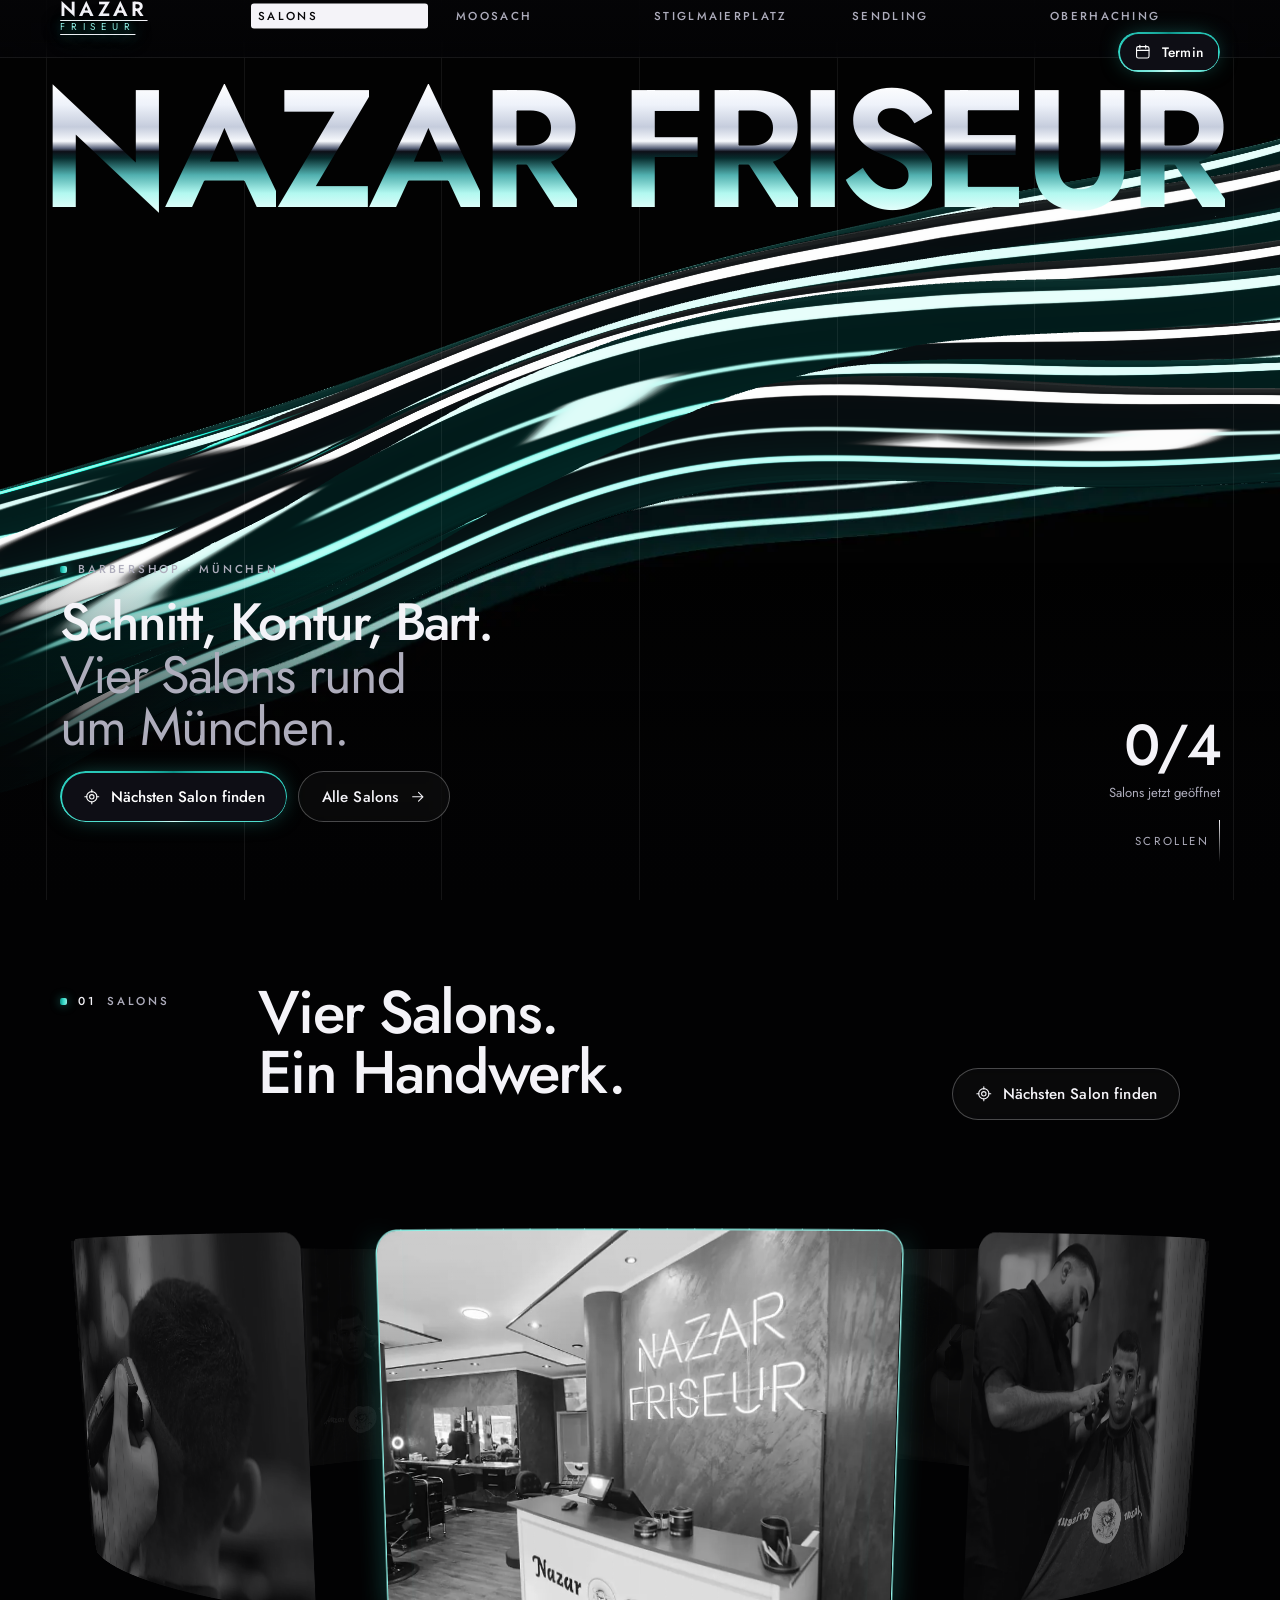
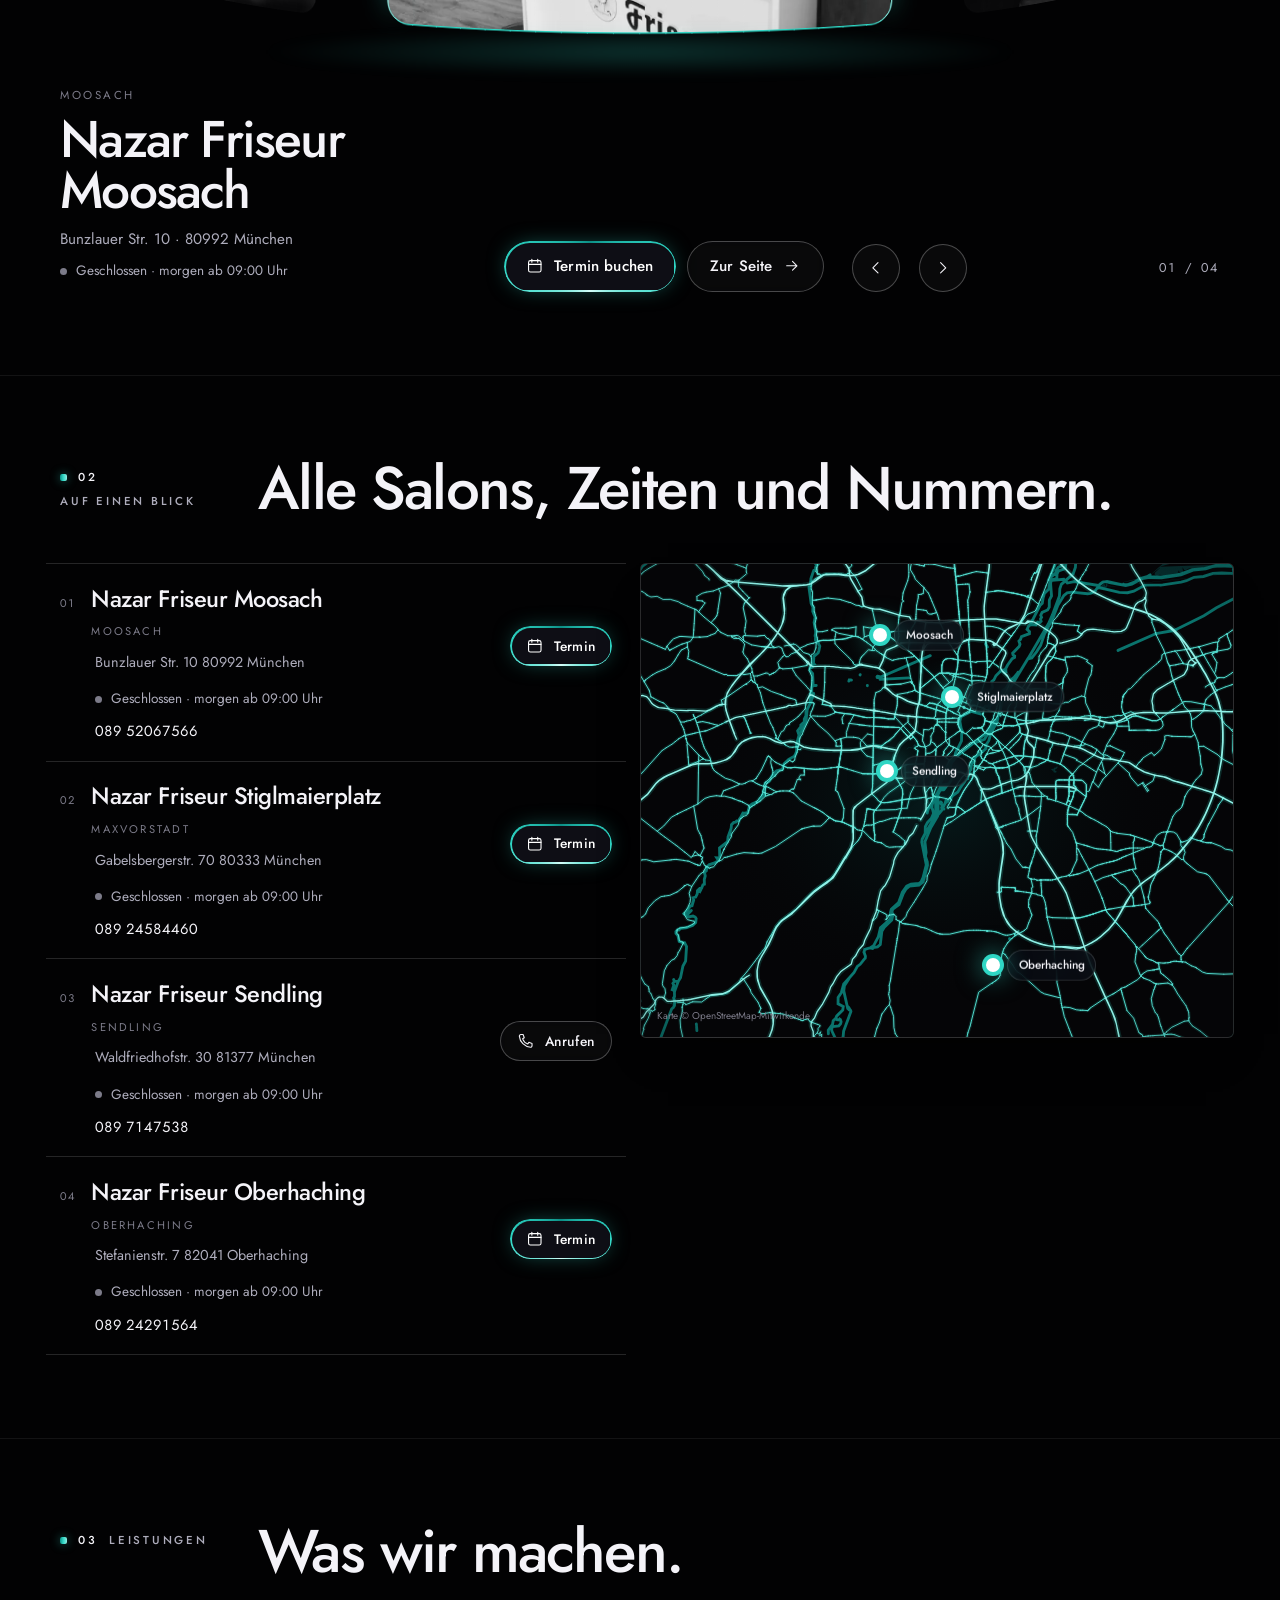
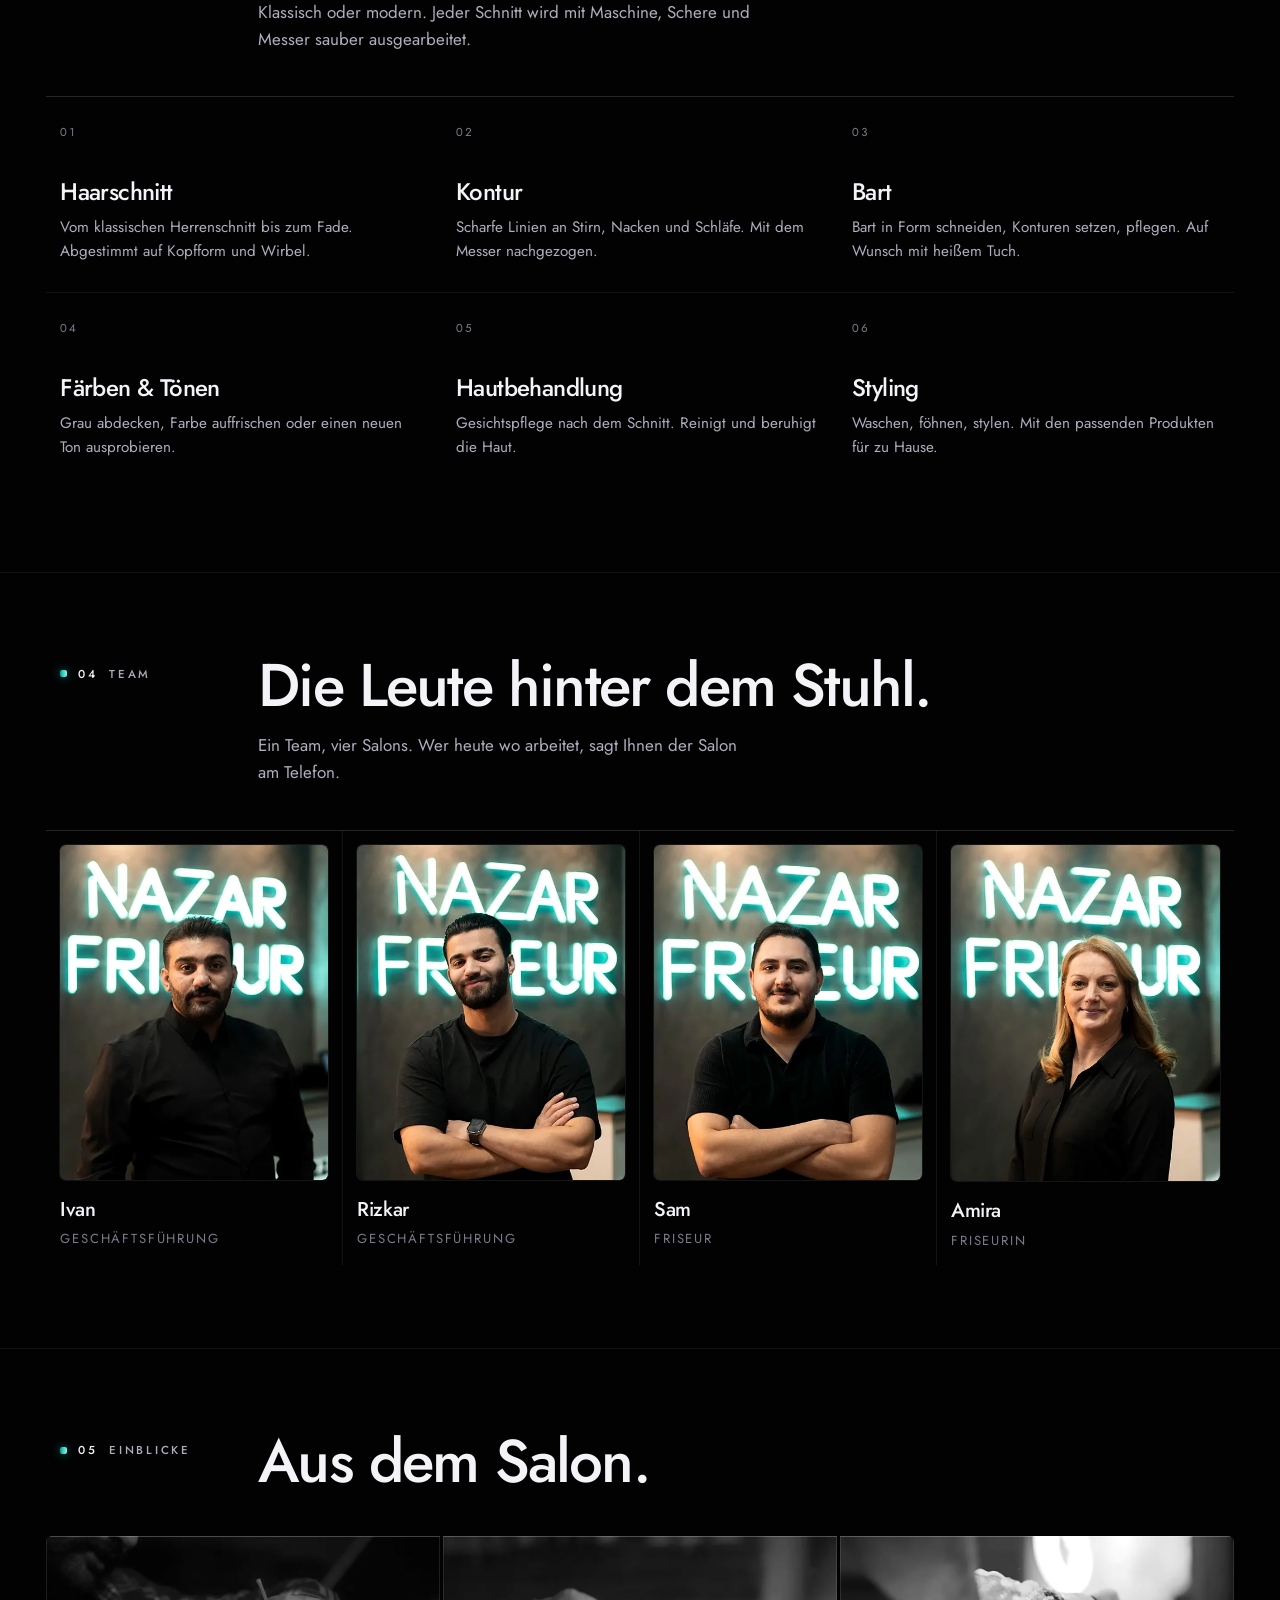
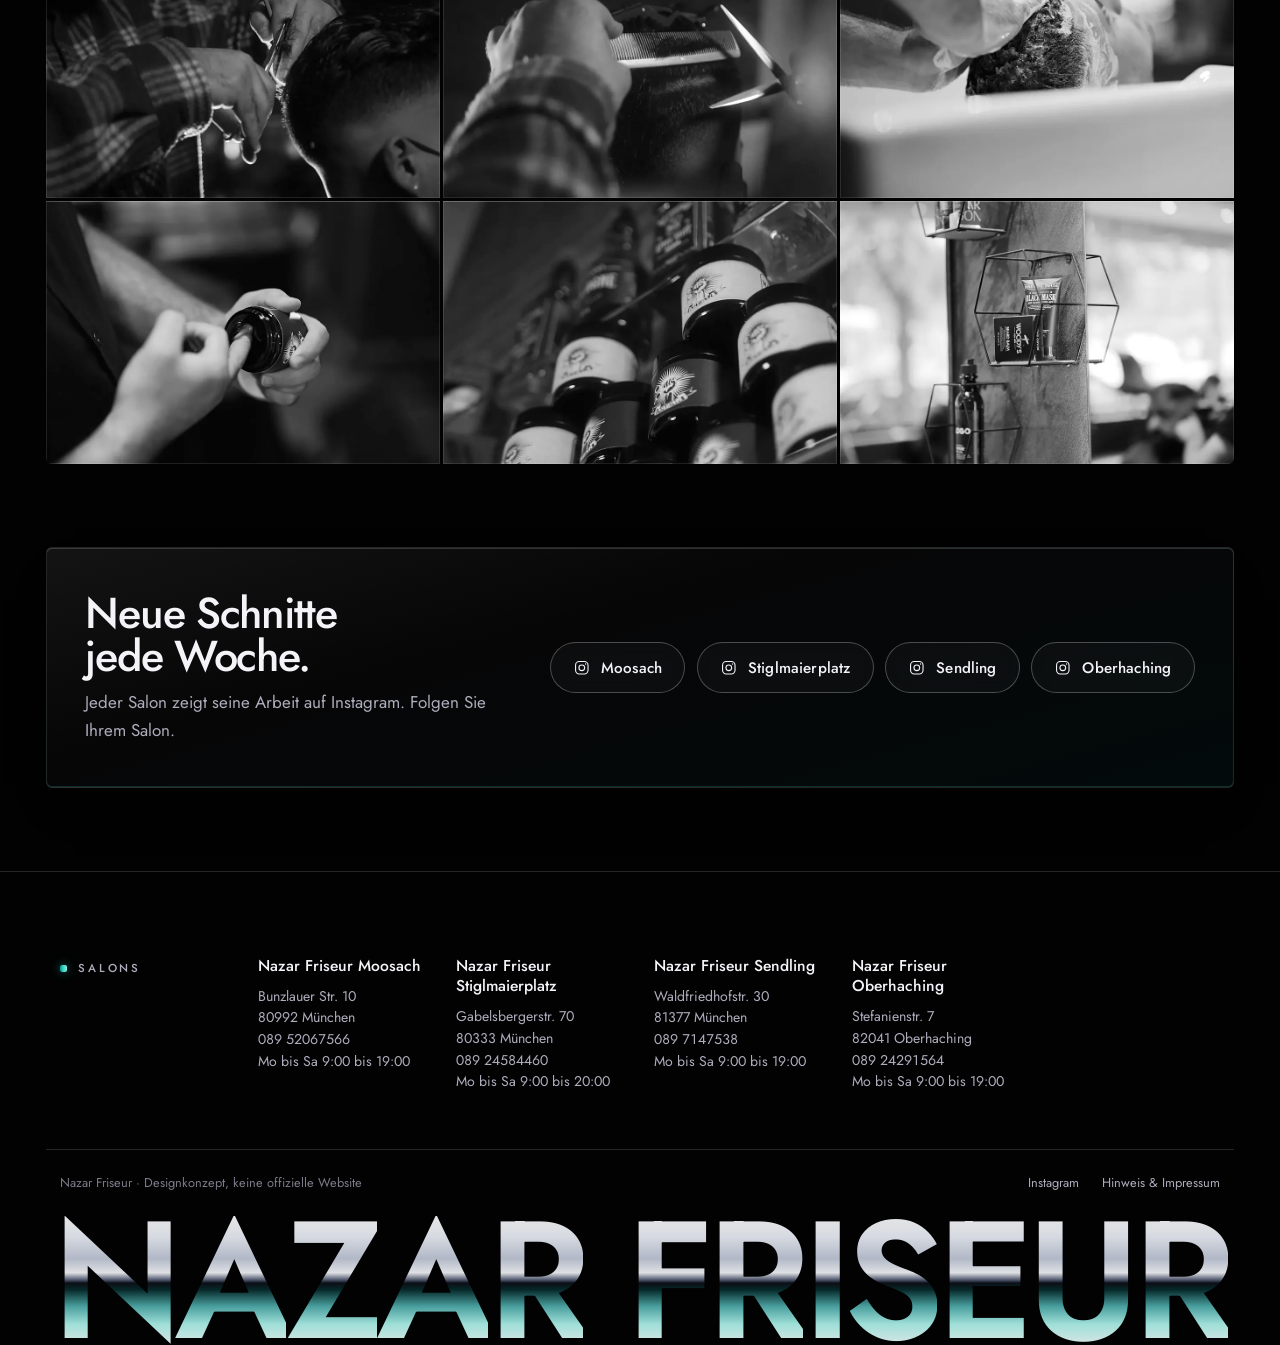
==== index.html @ a620aef6 "Designkonzept Nazar Friseur: vier Salons, Glasschrift, Stadtpläne Co-Authored-By: Claude Opus 5.5 <n" ====
<!doctype html>
<html lang="de" class="js-aus">
<head>
<meta charset="utf-8">
<meta name="viewport" content="width=device-width, initial-scale=1, viewport-fit=cover">
<script>(function(d){try{if(matchMedia('(prefers-reduced-motion: reduce)').matches)return;d.dataset.vorhang='zu';var k='kz-vorhang';if(sessionStorage.getItem(k))d.dataset.vorhangArt='kurz';sessionStorage.setItem(k,'1')}catch(e){}})(document.documentElement)</script>
<title>Nazar Friseur | Barbershop in Moosach, Maxvorstadt, Sendling und Oberhaching</title>
<meta name="description" content="Nazar Friseur: vier Barbershops in München und Oberhaching. Haarschnitt, Kontur, Bart und Farbe. Montag bis Samstag geöffnet, Termin online oder per Telefon.">
<meta name="robots" content="noindex, nofollow">
<meta name="theme-color" content="#020303">
<link rel="preload" href="assets/fonts/jost-latin-wght-normal.woff2" as="font" type="font/woff2" crossorigin>
<link rel="preload" as="image" href="assets/img/auftakt-poster.webp?v=3176f2b4" fetchpriority="high">
<link rel="stylesheet" href="assets/css/site.css?v=d6f933e6">
<script src="assets/js/site.js?v=7a826af0" defer></script>
<script type="module" src="assets/js/straehnen.js?v=4b938db3"></script>
</head>
<body>
<div class="vorhang" aria-hidden="true">
  <div class="vorhang-spalten"><i></i><i></i><i></i><i></i><i></i><i></i></div>
  <div class="vorhang-mitte"><span class="wortmarke"><b>NAZAR</b><i>FRISEUR</i></span><span class="vorhang-zahl">000</span></div>
</div>
<a class="sprung" href="#inhalt">Zum Inhalt springen</a>
<div class="raster" aria-hidden="true"></div>
<header class="kopf">
  <div class="huelle kopf-innen">
    <a class="marke" href="index.html" aria-label="Nazar Friseur, Startseite"><span class="wortmarke"><b>NAZAR</b><i>FRISEUR</i></span></a>
    <nav class="spalten" aria-label="Hauptnavigation"><a href="index.html#salons" aria-current="page">Salons</a><a href="moosach/">Moosach</a><a href="stiglmaierplatz/">Stiglmaierplatz</a><a href="sendling/">Sendling</a><a href="oberhaching/">Oberhaching</a></nav>
    <div class="kopf-termin"><a class="knopf knopf-klein" href="index.html#salons"><svg class="ico" viewBox="0 0 24 24" fill="none" stroke="currentColor" stroke-width="1.5" stroke-linecap="round" aria-hidden="true"><rect x="3.5" y="5" width="17" height="15.5" rx="2.5"/><path d="M3.5 10h17M8 3v4M16 3v4"/></svg><span>Termin</span></a></div>
    <button class="kopf-menue" type="button" popovertarget="menue" aria-label="Menü öffnen"><span></span></button>
  </div>
</header>
<div class="menue" id="menue" popover>
  <button class="menue-zu" type="button" popovertarget="menue" popovertargetaction="hide" aria-label="Menü schließen"><svg viewBox="0 0 24 24" fill="none" stroke="currentColor" stroke-width="1.5" stroke-linecap="round" aria-hidden="true"><path d="M6 6l12 12M18 6 6 18"/></svg></button>
  <nav aria-label="Menü"><ul><li><a href="index.html#salons" aria-current="page">Salons<small>01</small></a></li><li><a href="moosach/">Moosach<small>02</small></a></li><li><a href="stiglmaierplatz/">Stiglmaierplatz<small>03</small></a></li><li><a href="sendling/">Sendling<small>04</small></a></li><li><a href="oberhaching/">Oberhaching<small>05</small></a></li><li><a href="hinweis/">Hinweis<small>06</small></a></li></ul></nav>
  <div class="knoepfe"><a class="knopf" href="index.html#salons"><svg class="ico" viewBox="0 0 24 24" fill="none" stroke="currentColor" stroke-width="1.5" stroke-linecap="round" aria-hidden="true"><rect x="3.5" y="5" width="17" height="15.5" rx="2.5"/><path d="M3.5 10h17M8 3v4M16 3v4"/></svg><span>Termin buchen</span></a></div>
</div>
<main id="inhalt">
  <section class="auftakt" data-glas aria-labelledby="auftakt-titel">
    <img class="auftakt-poster" src="assets/img/auftakt-poster.webp?v=3176f2b4" alt="" aria-hidden="true" fetchpriority="high">
    <canvas class="auftakt-3d" aria-hidden="true"></canvas>
    <div class="huelle glas-raster" aria-hidden="true"><i></i><i></i><i></i><i></i><i></i></div>
    <div class="huelle auftakt-oben"><p class="riesen marke-text passend" aria-hidden="true"><span class="w"><span class="b chrom" style="--b:0">N</span><span class="b chrom" style="--b:1">a</span><span class="b chrom" style="--b:2">z</span><span class="b chrom" style="--b:3">a</span><span class="b chrom" style="--b:4">r</span></span> <span class="w"><span class="b chrom" style="--b:5">F</span><span class="b chrom" style="--b:6">r</span><span class="b chrom" style="--b:7">i</span><span class="b chrom" style="--b:8">s</span><span class="b chrom" style="--b:9">e</span><span class="b chrom" style="--b:10">u</span><span class="b chrom" style="--b:11">r</span></span></p></div>
    <div class="huelle auftakt-unten">
      <div class="auftakt-text">
        <p class="etikett">Barbershop · München</p>
        <h1 id="auftakt-titel">Schnitt, Kontur, Bart. <span>Vier Salons rund um München.</span></h1>
        <div class="knoepfe">
          <button class="knopf" type="button" data-finder><svg class="ico" viewBox="0 0 24 24" fill="none" stroke="currentColor" stroke-width="1.5" stroke-linecap="round" aria-hidden="true"><circle cx="12" cy="12" r="3"/><path d="M12 2.5v3M12 18.5v3M2.5 12h3M18.5 12h3"/><circle cx="12" cy="12" r="7"/></svg><span>Nächsten Salon finden</span></button>
          <a class="knopf-still" href="#salons"><span>Alle Salons</span><svg class="ico" viewBox="0 0 24 24" fill="none" stroke="currentColor" stroke-width="1.5" stroke-linecap="round" stroke-linejoin="round" aria-hidden="true"><path d="M5 12h14M13 6l6 6-6 6"/></svg></a>
        </div>
        <p class="finder-antwort" aria-live="polite"></p>
        
      </div>
      <div class="auftakt-staende" data-offen-zaehler><b>4</b><span>Salons jetzt geöffnet</span>
        <a class="runter" href="#salons">Scrollen<i aria-hidden="true"></i></a></div>
    </div>
  </section>

  <section class="ring-abschnitt" id="salons" data-ring aria-labelledby="ring-titel">
    <div class="huelle abschnitt-kopf" style="margin-bottom:0">
      <p class="etikett"><b>01</b> Salons</p>
      <h2 class="titel-m" id="ring-titel">Vier Salons. Ein Handwerk.</h2>
      <div class="kopf-seite ring-finder">
        <button class="knopf-still" type="button" data-finder><svg class="ico" viewBox="0 0 24 24" fill="none" stroke="currentColor" stroke-width="1.5" stroke-linecap="round" aria-hidden="true"><circle cx="12" cy="12" r="3"/><path d="M12 2.5v3M12 18.5v3M2.5 12h3M18.5 12h3"/><circle cx="12" cy="12" r="7"/></svg><span>Nächsten Salon finden</span></button>
        <p class="finder-antwort" aria-live="polite"></p>
      </div>
    </div>
    <div class="ring-buehne">
      <ul class="ring" aria-label="Unsere Salons. Ziehen, wischen oder Pfeiltasten">
      <li class="ring-karte" data-lat="48.1801706" data-lon="11.5074992" aria-roledescription="Folie" aria-label="1 von 4: Nazar Friseur Moosach">
        <a class="ring-bild" href="moosach/" aria-label="Nazar Friseur Moosach"><img src="assets/img/laden-900.webp?v=5d7d82ed" srcset="assets/img/laden-900.webp?v=5d7d82ed 900w, assets/img/laden-1440.webp?v=42f35d90 1440w" sizes="(max-width: 52rem) 74vw, 34vw" alt="Empfang und Arbeitsplätze, an der Wand der Schriftzug Nazar Friseur" loading="eager" decoding="async"></a>
        <div class="ring-info">
          <p class="ring-lage">Moosach</p>
          <h2><a href="moosach/">Nazar Friseur Moosach</a></h2>
          <address>Bunzlauer Str. 10 · 80992 München</address>
          <p class="stand" data-zeiten="{&quot;1&quot;:[[9,19]],&quot;2&quot;:[[9,19]],&quot;3&quot;:[[9,19]],&quot;4&quot;:[[9,19]],&quot;5&quot;:[[9,19]],&quot;6&quot;:[[9,19]],&quot;0&quot;:[]}">Mo bis Sa 9:00 bis 19:00</p>
          <div class="knoepfe"><a class="knopf" href="https://buchung.treatwell.de/ort/nazar-friseur-1/" rel="noopener"><svg class="ico" viewBox="0 0 24 24" fill="none" stroke="currentColor" stroke-width="1.5" stroke-linecap="round" aria-hidden="true"><rect x="3.5" y="5" width="17" height="15.5" rx="2.5"/><path d="M3.5 10h17M8 3v4M16 3v4"/></svg><span>Termin buchen</span></a><a class="knopf-still" href="moosach/" data-salon><span>Zur Seite</span><svg class="ico" viewBox="0 0 24 24" fill="none" stroke="currentColor" stroke-width="1.5" stroke-linecap="round" stroke-linejoin="round" aria-hidden="true"><path d="M5 12h14M13 6l6 6-6 6"/></svg></a></div>
        </div>
      </li><li class="ring-karte" data-lat="48.1500153" data-lon="11.5597931" aria-roledescription="Folie" aria-label="2 von 4: Nazar Friseur Stiglmaierplatz">
        <a class="ring-bild" href="stiglmaierplatz/" aria-label="Nazar Friseur Stiglmaierplatz"><img src="assets/img/schnitt-900.webp?v=5d697e0d" srcset="assets/img/schnitt-900.webp?v=5d697e0d 900w, assets/img/schnitt-1440.webp?v=6220086f 1440w" sizes="(max-width: 52rem) 74vw, 34vw" alt="Barbier schneidet einem Kunden die Haare" loading="eager" decoding="async"></a>
        <div class="ring-info">
          <p class="ring-lage">Maxvorstadt</p>
          <h2><a href="stiglmaierplatz/">Nazar Friseur Stiglmaierplatz</a></h2>
          <address>Gabelsbergerstr. 70 · 80333 München</address>
          <p class="stand" data-zeiten="{&quot;1&quot;:[[9,20]],&quot;2&quot;:[[9,20]],&quot;3&quot;:[[9,20]],&quot;4&quot;:[[9,20]],&quot;5&quot;:[[9,20]],&quot;6&quot;:[[9,20]],&quot;0&quot;:[]}">Mo bis Sa 9:00 bis 20:00</p>
          <div class="knoepfe"><a class="knopf" href="https://salonkee.de/salon/nazar-friseur-stiglmaierplatz" rel="noopener"><svg class="ico" viewBox="0 0 24 24" fill="none" stroke="currentColor" stroke-width="1.5" stroke-linecap="round" aria-hidden="true"><rect x="3.5" y="5" width="17" height="15.5" rx="2.5"/><path d="M3.5 10h17M8 3v4M16 3v4"/></svg><span>Termin buchen</span></a><a class="knopf-still" href="stiglmaierplatz/" data-salon><span>Zur Seite</span><svg class="ico" viewBox="0 0 24 24" fill="none" stroke="currentColor" stroke-width="1.5" stroke-linecap="round" stroke-linejoin="round" aria-hidden="true"><path d="M5 12h14M13 6l6 6-6 6"/></svg></a></div>
        </div>
      </li><li class="ring-karte" data-lat="48.113311" data-lon="11.5121781" aria-roledescription="Folie" aria-label="3 von 4: Nazar Friseur Sendling">
        <a class="ring-bild" href="sendling/" aria-label="Nazar Friseur Sendling"><img src="assets/img/lounge-900.webp?v=c36ba4b5" srcset="assets/img/lounge-900.webp?v=c36ba4b5 900w, assets/img/lounge-1440.webp?v=450e4fe2 1440w" sizes="(max-width: 52rem) 74vw, 34vw" alt="Waschplätze und Ledersofa im Salon" loading="eager" decoding="async"></a>
        <div class="ring-info">
          <p class="ring-lage">Sendling</p>
          <h2><a href="sendling/">Nazar Friseur Sendling</a></h2>
          <address>Waldfriedhofstr. 30 · 81377 München</address>
          <p class="stand" data-zeiten="{&quot;1&quot;:[[9,19]],&quot;2&quot;:[[9,19]],&quot;3&quot;:[[9,19]],&quot;4&quot;:[[9,19]],&quot;5&quot;:[[9,19]],&quot;6&quot;:[[9,19]],&quot;0&quot;:[]}">Mo bis Sa 9:00 bis 19:00</p>
          <div class="knoepfe"><a class="knopf" href="tel:+49897147538"><svg class="ico" viewBox="0 0 24 24" fill="none" stroke="currentColor" stroke-width="1.5" stroke-linejoin="round" aria-hidden="true"><path d="M5.2 3.5h3.1l1.6 4.3-2.2 1.5a11.5 11.5 0 0 0 7 7l1.5-2.2 4.3 1.6v3.1a2 2 0 0 1-2.1 2A16.6 16.6 0 0 1 3.2 5.6a2 2 0 0 1 2-2.1Z"/></svg><span>Anrufen</span></a><a class="knopf-still" href="sendling/" data-salon><span>Zur Seite</span><svg class="ico" viewBox="0 0 24 24" fill="none" stroke="currentColor" stroke-width="1.5" stroke-linecap="round" stroke-linejoin="round" aria-hidden="true"><path d="M5 12h14M13 6l6 6-6 6"/></svg></a></div>
        </div>
      </li><li class="ring-karte" data-lat="48.0179487" data-lon="11.5906365" aria-roledescription="Folie" aria-label="4 von 4: Nazar Friseur Oberhaching">
        <a class="ring-bild" href="oberhaching/" aria-label="Nazar Friseur Oberhaching"><img src="assets/img/kontur-900.webp?v=337860c6" srcset="assets/img/kontur-900.webp?v=337860c6 900w, assets/img/kontur-1440.webp?v=a50ee32e 1440w" sizes="(max-width: 52rem) 74vw, 34vw" alt="Konturschnitt mit der Haarschneidemaschine" loading="eager" decoding="async"></a>
        <div class="ring-info">
          <p class="ring-lage">Oberhaching</p>
          <h2><a href="oberhaching/">Nazar Friseur Oberhaching</a></h2>
          <address>Stefanienstr. 7 · 82041 Oberhaching</address>
          <p class="stand" data-zeiten="{&quot;1&quot;:[[9,19]],&quot;2&quot;:[[9,19]],&quot;3&quot;:[[9,19]],&quot;4&quot;:[[9,19]],&quot;5&quot;:[[9,19]],&quot;6&quot;:[[9,19]],&quot;0&quot;:[]}">Mo bis Sa 9:00 bis 19:00</p>
          <div class="knoepfe"><a class="knopf" href="https://salonkee.de/salon/nazar-friseur-oberhaching" rel="noopener"><svg class="ico" viewBox="0 0 24 24" fill="none" stroke="currentColor" stroke-width="1.5" stroke-linecap="round" aria-hidden="true"><rect x="3.5" y="5" width="17" height="15.5" rx="2.5"/><path d="M3.5 10h17M8 3v4M16 3v4"/></svg><span>Termin buchen</span></a><a class="knopf-still" href="oberhaching/" data-salon><span>Zur Seite</span><svg class="ico" viewBox="0 0 24 24" fill="none" stroke="currentColor" stroke-width="1.5" stroke-linecap="round" stroke-linejoin="round" aria-hidden="true"><path d="M5 12h14M13 6l6 6-6 6"/></svg></a></div>
        </div>
      </li>
      </ul>
      <span class="ring-schatten" aria-hidden="true"></span>
    </div>
    <div class="huelle ring-panel">
      <div class="ring-panel-info" aria-live="polite"></div>
      <div class="ring-steuer">
        <button class="ring-pfeil" type="button" data-ring-zurueck aria-label="Vorheriger Salon"><svg viewBox="0 0 24 24" fill="none" stroke="currentColor" stroke-width="1.5" stroke-linecap="round" stroke-linejoin="round" aria-hidden="true"><path d="M15 5l-7 7 7 7"/></svg></button>
        <button class="ring-pfeil" type="button" data-ring-vor aria-label="Nächster Salon"><svg viewBox="0 0 24 24" fill="none" stroke="currentColor" stroke-width="1.5" stroke-linecap="round" stroke-linejoin="round" aria-hidden="true"><path d="M9 5l7 7-7 7"/></svg></button>
        <span class="zaehler">01 / 04</span>
      </div>
    </div>
  </section>

  <section class="abschnitt " aria-labelledby="auf-einen-blick-titel">
    <div class="huelle">
      <div class="abschnitt-kopf">
        <p class="etikett"><b>02</b> Auf einen Blick</p>
        <h2 class="titel-m" id="auf-einen-blick-titel">Alle Salons, Zeiten und Nummern.</h2>
        
      </div>
      <div class="ue-raster"><ul class="uebersicht"><li><div class="ue-name"><span class="nr">01</span><div><a href="moosach/">Nazar Friseur Moosach</a><small>Moosach</small></div></div><p class="ue-adresse">Bunzlauer Str. 10<br> 80992 München</p><p class="ue-stand"><span class="stand" data-zeiten="{&quot;1&quot;:[[9,19]],&quot;2&quot;:[[9,19]],&quot;3&quot;:[[9,19]],&quot;4&quot;:[[9,19]],&quot;5&quot;:[[9,19]],&quot;6&quot;:[[9,19]],&quot;0&quot;:[]}">Mo bis Sa 9:00 bis 19:00</span></p><p class="ue-tel"><a href="tel:+498952067566">089 52067566</a></p><div class="ue-tun"><a class="knopf knopf-klein" href="https://buchung.treatwell.de/ort/nazar-friseur-1/" rel="noopener"><svg class="ico" viewBox="0 0 24 24" fill="none" stroke="currentColor" stroke-width="1.5" stroke-linecap="round" aria-hidden="true"><rect x="3.5" y="5" width="17" height="15.5" rx="2.5"/><path d="M3.5 10h17M8 3v4M16 3v4"/></svg><span>Termin</span></a></div></li><li><div class="ue-name"><span class="nr">02</span><div><a href="stiglmaierplatz/">Nazar Friseur Stiglmaierplatz</a><small>Maxvorstadt</small></div></div><p class="ue-adresse">Gabelsbergerstr. 70<br> 80333 München</p><p class="ue-stand"><span class="stand" data-zeiten="{&quot;1&quot;:[[9,20]],&quot;2&quot;:[[9,20]],&quot;3&quot;:[[9,20]],&quot;4&quot;:[[9,20]],&quot;5&quot;:[[9,20]],&quot;6&quot;:[[9,20]],&quot;0&quot;:[]}">Mo bis Sa 9:00 bis 20:00</span></p><p class="ue-tel"><a href="tel:+498924584460">089 24584460</a></p><div class="ue-tun"><a class="knopf knopf-klein" href="https://salonkee.de/salon/nazar-friseur-stiglmaierplatz" rel="noopener"><svg class="ico" viewBox="0 0 24 24" fill="none" stroke="currentColor" stroke-width="1.5" stroke-linecap="round" aria-hidden="true"><rect x="3.5" y="5" width="17" height="15.5" rx="2.5"/><path d="M3.5 10h17M8 3v4M16 3v4"/></svg><span>Termin</span></a></div></li><li><div class="ue-name"><span class="nr">03</span><div><a href="sendling/">Nazar Friseur Sendling</a><small>Sendling</small></div></div><p class="ue-adresse">Waldfriedhofstr. 30<br> 81377 München</p><p class="ue-stand"><span class="stand" data-zeiten="{&quot;1&quot;:[[9,19]],&quot;2&quot;:[[9,19]],&quot;3&quot;:[[9,19]],&quot;4&quot;:[[9,19]],&quot;5&quot;:[[9,19]],&quot;6&quot;:[[9,19]],&quot;0&quot;:[]}">Mo bis Sa 9:00 bis 19:00</span></p><p class="ue-tel"><a href="tel:+49897147538">089 7147538</a></p><div class="ue-tun"><a class="knopf-still knopf-klein" href="tel:+49897147538"><svg class="ico" viewBox="0 0 24 24" fill="none" stroke="currentColor" stroke-width="1.5" stroke-linejoin="round" aria-hidden="true"><path d="M5.2 3.5h3.1l1.6 4.3-2.2 1.5a11.5 11.5 0 0 0 7 7l1.5-2.2 4.3 1.6v3.1a2 2 0 0 1-2.1 2A16.6 16.6 0 0 1 3.2 5.6a2 2 0 0 1 2-2.1Z"/></svg><span>Anrufen</span></a></div></li><li><div class="ue-name"><span class="nr">04</span><div><a href="oberhaching/">Nazar Friseur Oberhaching</a><small>Oberhaching</small></div></div><p class="ue-adresse">Stefanienstr. 7<br> 82041 Oberhaching</p><p class="ue-stand"><span class="stand" data-zeiten="{&quot;1&quot;:[[9,19]],&quot;2&quot;:[[9,19]],&quot;3&quot;:[[9,19]],&quot;4&quot;:[[9,19]],&quot;5&quot;:[[9,19]],&quot;6&quot;:[[9,19]],&quot;0&quot;:[]}">Mo bis Sa 9:00 bis 19:00</span></p><p class="ue-tel"><a href="tel:+498924291564">089 24291564</a></p><div class="ue-tun"><a class="knopf knopf-klein" href="https://salonkee.de/salon/nazar-friseur-oberhaching" rel="noopener"><svg class="ico" viewBox="0 0 24 24" fill="none" stroke="currentColor" stroke-width="1.5" stroke-linecap="round" aria-hidden="true"><rect x="3.5" y="5" width="17" height="15.5" rx="2.5"/><path d="M3.5 10h17M8 3v4M16 3v4"/></svg><span>Termin</span></a></div></li></ul><div class="stadtplan stadtplan-gross">
        <img src="assets/karten/uebersicht.svg?v=88d2d9b0" alt="Stadtplan mit allen Salons von Nazar Friseur" loading="lazy" decoding="async">
        <a class="plan-punkt" href="moosach/" style="left:40.45%;top:15.08%"><span class="plan-nadel"><i></i></span><span class="plan-name">Moosach</span></a><a class="plan-punkt" href="stiglmaierplatz/" style="left:52.47%;top:28.07%"><span class="plan-nadel"><i></i></span><span class="plan-name">Stiglmaierplatz</span></a><a class="plan-punkt" href="sendling/" style="left:41.52%;top:43.87%"><span class="plan-nadel"><i></i></span><span class="plan-name">Sendling</span></a><a class="plan-punkt" href="oberhaching/" style="left:59.55%;top:84.87%"><span class="plan-nadel"><i></i></span><span class="plan-name">Oberhaching</span></a>
        <small class="plan-quelle">Karte © OpenStreetMap-Mitwirkende</small>
      </div></div>
    </div>
  </section>

  <section class="abschnitt " id="leistungen" aria-labelledby="leistungen-titel">
    <div class="huelle">
      <div class="abschnitt-kopf">
        <p class="etikett"><b>03</b> Leistungen</p>
        <h2 class="titel-m" id="leistungen-titel">Was wir machen.</h2>
        <p>Klassisch oder modern. Jeder Schnitt wird mit Maschine, Schere und Messer sauber ausgearbeitet.</p>
      </div>
      <ul class="haus-liste leistung-raster"><li><span class="nr">01</span><h3>Haarschnitt</h3><p>Vom klassischen Herrenschnitt bis zum Fade. Abgestimmt auf Kopfform und Wirbel.</p></li><li><span class="nr">02</span><h3>Kontur</h3><p>Scharfe Linien an Stirn, Nacken und Schläfe. Mit dem Messer nachgezogen.</p></li><li><span class="nr">03</span><h3>Bart</h3><p>Bart in Form schneiden, Konturen setzen, pflegen. Auf Wunsch mit heißem Tuch.</p></li><li><span class="nr">04</span><h3>Färben &amp; Tönen</h3><p>Grau abdecken, Farbe auffrischen oder einen neuen Ton ausprobieren.</p></li><li><span class="nr">05</span><h3>Hautbehandlung</h3><p>Gesichtspflege nach dem Schnitt. Reinigt und beruhigt die Haut.</p></li><li><span class="nr">06</span><h3>Styling</h3><p>Waschen, föhnen, stylen. Mit den passenden Produkten für zu Hause.</p></li></ul>
    </div>
  </section>

<section class="abschnitt " id="team" aria-labelledby="team-titel">
    <div class="huelle">
      <div class="abschnitt-kopf">
        <p class="etikett"><b>04</b> Team</p>
        <h2 class="titel-m" id="team-titel">Die Leute hinter dem Stuhl.</h2>
        <p>Ein Team, vier Salons. Wer heute wo arbeitet, sagt Ihnen der Salon am Telefon.</p>
      </div>
      <ul class="team"><li class="person"><figure><img src="assets/img/team-ivan-480.webp?v=5bc46c6b" srcset="assets/img/team-ivan-480.webp?v=5bc46c6b 480w, assets/img/team-ivan-800.webp?v=45d836e6 800w" sizes="(max-width: 40rem) 46vw, 22vw" alt="Ivan, Geschäftsführung" loading="lazy" decoding="async"><figcaption><b>Ivan</b><span>Geschäftsführung</span></figcaption></figure></li><li class="person"><figure><img src="assets/img/team-rizkar-480.webp?v=5fc6ebbb" srcset="assets/img/team-rizkar-480.webp?v=5fc6ebbb 480w, assets/img/team-rizkar-800.webp?v=3f9aa604 800w" sizes="(max-width: 40rem) 46vw, 22vw" alt="Rizkar, Geschäftsführung" loading="lazy" decoding="async"><figcaption><b>Rizkar</b><span>Geschäftsführung</span></figcaption></figure></li><li class="person"><figure><img src="assets/img/team-sam-480.webp?v=f1e72803" srcset="assets/img/team-sam-480.webp?v=f1e72803 480w, assets/img/team-sam-800.webp?v=b1e10e41 800w" sizes="(max-width: 40rem) 46vw, 22vw" alt="Sam, Friseur" loading="lazy" decoding="async"><figcaption><b>Sam</b><span>Friseur</span></figcaption></figure></li><li class="person"><figure><img src="assets/img/team-amira-480.webp?v=b84072de" srcset="assets/img/team-amira-480.webp?v=b84072de 480w, assets/img/team-amira-800.webp?v=efbe2ae4 800w" sizes="(max-width: 40rem) 46vw, 22vw" alt="Amira, Friseurin" loading="lazy" decoding="async"><figcaption><b>Amira</b><span>Friseurin</span></figcaption></figure></li></ul>
    </div>
  </section>
<section class="abschnitt " id="einblicke" aria-labelledby="einblicke-titel">
    <div class="huelle">
      <div class="abschnitt-kopf">
        <p class="etikett"><b>05</b> Einblicke</p>
        <h2 class="titel-m" id="einblicke-titel">Aus dem Salon.</h2>
        
      </div>
      <div class="galerie" data-anzahl="6"><button type="button" data-gross="assets/img/g-schere-1600.webp" aria-label="Schnitt mit Schere und Kamm, groß anzeigen"><img src="assets/img/g-schere-900.webp?v=5442e6a8" srcset="assets/img/g-schere-900.webp?v=5442e6a8 900w, assets/img/g-schere-1600.webp?v=ac11e434 1600w" sizes="(max-width: 40rem) 92vw, 33vw" alt="Schnitt mit Schere und Kamm" loading="lazy" decoding="async"></button><button type="button" data-gross="assets/img/g-maschine-1600.webp" aria-label="Konturschnitt mit der Maschine, groß anzeigen"><img src="assets/img/g-maschine-900.webp?v=94b28ac3" srcset="assets/img/g-maschine-900.webp?v=94b28ac3 900w, assets/img/g-maschine-1600.webp?v=8072b759 1600w" sizes="(max-width: 40rem) 92vw, 33vw" alt="Konturschnitt mit der Maschine" loading="lazy" decoding="async"></button><button type="button" data-gross="assets/img/g-waschen-1600.webp" aria-label="Haarwäsche am Waschbecken, groß anzeigen"><img src="assets/img/g-waschen-900.webp?v=b5bb62fb" srcset="assets/img/g-waschen-900.webp?v=b5bb62fb 900w, assets/img/g-waschen-1600.webp?v=3bb3e812 1600w" sizes="(max-width: 40rem) 92vw, 33vw" alt="Haarwäsche am Waschbecken" loading="lazy" decoding="async"></button><button type="button" data-gross="assets/img/g-wachs-1600.webp" aria-label="Stylingprodukt in der Hand, groß anzeigen"><img src="assets/img/g-wachs-900.webp?v=4d73c656" srcset="assets/img/g-wachs-900.webp?v=4d73c656 900w, assets/img/g-wachs-1600.webp?v=0f7474bb 1600w" sizes="(max-width: 40rem) 92vw, 33vw" alt="Stylingprodukt in der Hand" loading="lazy" decoding="async"></button><button type="button" data-gross="assets/img/g-produkte-1600.webp" aria-label="Pflegeprodukte im Regal, groß anzeigen"><img src="assets/img/g-produkte-900.webp?v=b94196b9" srcset="assets/img/g-produkte-900.webp?v=b94196b9 900w, assets/img/g-produkte-1600.webp?v=1e95c276 1600w" sizes="(max-width: 40rem) 92vw, 33vw" alt="Pflegeprodukte im Regal" loading="lazy" decoding="async"></button><button type="button" data-gross="assets/img/g-regal-1600.webp" aria-label="Regal mit Produkten im Salon, groß anzeigen"><img src="assets/img/g-regal-900.webp?v=4253ae5d" srcset="assets/img/g-regal-900.webp?v=4253ae5d 900w, assets/img/g-regal-1600.webp?v=169000b7 1600w" sizes="(max-width: 40rem) 92vw, 33vw" alt="Regal mit Produkten im Salon" loading="lazy" decoding="async"></button></div>
    </div>
  </section>
<section class="abschnitt anschluss" aria-labelledby="social-titel">
    <div class="huelle"><div class="ruf"><div><h2 id="social-titel">Neue Schnitte jede Woche.</h2><p>Jeder Salon zeigt seine Arbeit auf Instagram. Folgen Sie Ihrem Salon.</p></div><div class="knoepfe"><a class="knopf-still" href="https://www.instagram.com/nazar_friseur_moosach/" rel="noopener"><svg class="ico" viewBox="0 0 24 24" fill="none" stroke="currentColor" stroke-width="1.5" aria-hidden="true"><rect x="3.5" y="3.5" width="17" height="17" rx="5"/><circle cx="12" cy="12" r="3.9"/><circle cx="17.2" cy="6.8" r=".9" fill="currentColor" stroke="none"/></svg><span>Moosach</span></a><a class="knopf-still" href="https://www.instagram.com/nazar_friseur_stiglmaierplatz/" rel="noopener"><svg class="ico" viewBox="0 0 24 24" fill="none" stroke="currentColor" stroke-width="1.5" aria-hidden="true"><rect x="3.5" y="3.5" width="17" height="17" rx="5"/><circle cx="12" cy="12" r="3.9"/><circle cx="17.2" cy="6.8" r=".9" fill="currentColor" stroke="none"/></svg><span>Stiglmaierplatz</span></a><a class="knopf-still" href="https://www.instagram.com/nazar_friseur_sendling1/" rel="noopener"><svg class="ico" viewBox="0 0 24 24" fill="none" stroke="currentColor" stroke-width="1.5" aria-hidden="true"><rect x="3.5" y="3.5" width="17" height="17" rx="5"/><circle cx="12" cy="12" r="3.9"/><circle cx="17.2" cy="6.8" r=".9" fill="currentColor" stroke="none"/></svg><span>Sendling</span></a><a class="knopf-still" href="https://www.instagram.com/nazar.friseur.oberhaching/" rel="noopener"><svg class="ico" viewBox="0 0 24 24" fill="none" stroke="currentColor" stroke-width="1.5" aria-hidden="true"><rect x="3.5" y="3.5" width="17" height="17" rx="5"/><circle cx="12" cy="12" r="3.9"/><circle cx="17.2" cy="6.8" r=".9" fill="currentColor" stroke="none"/></svg><span>Oberhaching</span></a></div></div></div>
  </section>
</main>
<dialog class="gross" id="gross" aria-label="Bild groß">
  <figure style="margin:0"><figcaption></figcaption></figure>
  <button class="gross-zu" type="button" aria-label="Schließen"><svg viewBox="0 0 24 24" fill="none" stroke="currentColor" stroke-width="1.5" stroke-linecap="round" aria-hidden="true"><path d="M6 6l12 12M18 6 6 18"/></svg></button>
  <button class="gross-knopf gross-zurueck" type="button" aria-label="Vorheriges Bild"><svg viewBox="0 0 24 24" fill="none" stroke="currentColor" stroke-width="1.5" stroke-linecap="round" stroke-linejoin="round" aria-hidden="true"><path d="M15 5l-7 7 7 7"/></svg></button>
  <button class="gross-knopf gross-vor" type="button" aria-label="Nächstes Bild"><svg viewBox="0 0 24 24" fill="none" stroke="currentColor" stroke-width="1.5" stroke-linecap="round" stroke-linejoin="round" aria-hidden="true"><path d="M9 5l7 7-7 7"/></svg></button>
</dialog>
<footer class="fuss">
  <div class="huelle">
    <ul class="fuss-orte"><li class="fuss-etikett"><span class="etikett">Salons</span></li><li><h3><a href="moosach/">Nazar Friseur Moosach</a></h3><address>Bunzlauer Str. 10<br>80992 München</address>
<p><a class="tel" href="tel:+498952067566">089 52067566</a><br>Mo bis Sa 9:00 bis 19:00</p></li><li><h3><a href="stiglmaierplatz/">Nazar Friseur Stiglmaierplatz</a></h3><address>Gabelsbergerstr. 70<br>80333 München</address>
<p><a class="tel" href="tel:+498924584460">089 24584460</a><br>Mo bis Sa 9:00 bis 20:00</p></li><li><h3><a href="sendling/">Nazar Friseur Sendling</a></h3><address>Waldfriedhofstr. 30<br>81377 München</address>
<p><a class="tel" href="tel:+49897147538">089 7147538</a><br>Mo bis Sa 9:00 bis 19:00</p></li><li><h3><a href="oberhaching/">Nazar Friseur Oberhaching</a></h3><address>Stefanienstr. 7<br>82041 Oberhaching</address>
<p><a class="tel" href="tel:+498924291564">089 24291564</a><br>Mo bis Sa 9:00 bis 19:00</p></li></ul>
    <div class="fuss-unten">
      <span>Nazar Friseur · Designkonzept, keine offizielle Website</span>
      <ul><li><a href="https://www.instagram.com/nazar_friseur_moosach/" rel="noopener">Instagram</a></li><li><a href="hinweis/">Hinweis &amp; Impressum</a></li></ul>
    </div>
    <p class="riesen marke-text passend" aria-hidden="true"><span class="w"><span class="b chrom" style="--b:0">N</span><span class="b chrom" style="--b:1">a</span><span class="b chrom" style="--b:2">z</span><span class="b chrom" style="--b:3">a</span><span class="b chrom" style="--b:4">r</span></span> <span class="w"><span class="b chrom" style="--b:5">F</span><span class="b chrom" style="--b:6">r</span><span class="b chrom" style="--b:7">i</span><span class="b chrom" style="--b:8">s</span><span class="b chrom" style="--b:9">e</span><span class="b chrom" style="--b:10">u</span><span class="b chrom" style="--b:11">r</span></span></p>
  </div>
</footer>
</body>
</html>
---- assets/css/site.css ----
/* Nazar Friseur — gemeinsames Stylesheet aller Standorte
   Sprache: Schwarz, Chrom und Neon, Raster aus feinen Linien. */

@font-face {
  font-family: 'Jost';
  src: url('../fonts/jost-latin-wght-normal.woff2') format('woff2-variations');
  font-weight: 300 700; font-style: normal; font-display: swap;
  unicode-range: U+0000-00FF, U+0131, U+0152-0153, U+02BB-02BC, U+02C6, U+02DA, U+02DC, U+0304, U+0308, U+0329, U+2000-206F, U+20AC, U+2122, U+2191, U+2193, U+2212, U+2215, U+FEFF, U+FFFD;
}
@font-face {
  font-family: 'Jost';
  src: url('../fonts/jost-latin-ext-wght-normal.woff2') format('woff2-variations');
  font-weight: 300 700; font-style: normal; font-display: swap;
  unicode-range: U+0100-02BA, U+02BD-02C5, U+02C7-02CC, U+02CE-02D7, U+02DD-02FF, U+0304, U+0308, U+0329, U+1D00-1DBF, U+1E00-1E9F, U+1EF2-1EFF, U+2020, U+20A0-20AB, U+20AD-20C0, U+2113, U+2C60-2C7F, U+A720-A7FF;
}

@property --winkel { syntax: '<angle>'; inherits: false; initial-value: 0deg; }

:root {
  --grund: #020203;
  --grund-2: #0c0c11;
  --grund-3: #14141b;
  --glas: rgb(20 20 28 / .62);
  --text: #f4f3f8;
  --text-2: #aeadbc;
  --text-3: #7c7b89;
  --linie: rgb(255 255 255 / .07);
  --linie-2: rgb(255 255 255 / .14);
  --linie-3: rgb(255 255 255 / .26);

  /* Neon: Blau aus dem Leuchtschild, Violett und Pink als Spiegelung */
  --blau: #2fd6c4;          /* Leuchtschild, gemessen und aufgehellt */
  --blau-hell: #8ff0e6;
  --blau-eis: #d6fffa;
  --blau-tief: #0c8f86;
  --neon: linear-gradient(90deg, var(--blau-tief), var(--blau) 45%, var(--blau-hell));
  --neon-schein: rgb(47 214 196 / .5);
  --offen: #7ef0b0;

  /* Chrom für große Schrift */
  --chrom: linear-gradient(180deg, #ffffff 0%, #eef2fa 16%, #c5ccdc 33%, #f7f9fd 44%, #59627a 49.5%, #0d1018 52%, #072c2d 57%, #51b0af 70%, #b2f8f0 84%, #effffd 100%);
  --chrom-glanz: linear-gradient(100deg, transparent 42%, rgb(255 255 255 / .95) 50%, transparent 58%);

  --schrift: 'Jost', system-ui, -apple-system, 'Segoe UI', Roboto, sans-serif;
  --rand: clamp(16px, 3.6vw, 48px);
  --innen: clamp(12px, 1.1vw, 16px);     /* Abstand der Schrift zur Rasterlinie */
  --luft: clamp(3.5rem, 6.5vw, 6rem);     /* oben und unten in jedem Abschnitt */
  --kopf-luft: clamp(1.8rem, 3.4vw, 3rem); /* zwischen Abschnittskopf und Inhalt */
  --breite: 1360px;
  --kopf: 58px;
  --rund: 22px;

  --kurve: cubic-bezier(.22, .61, .36, 1);
  --kurve-weich: cubic-bezier(.16, 1, .3, 1);
  --t1: .3s; --t2: .5s; --t3: .9s;

  color-scheme: dark;
}


*, *::before, *::after { box-sizing: border-box; }
[hidden] { display: none !important; }

html {
  -webkit-text-size-adjust: 100%; text-size-adjust: 100%;
  scroll-padding-top: calc(var(--kopf) + 16px);
  scrollbar-color: #3a3a48 var(--grund);
  background: var(--grund);
}
@media (prefers-reduced-motion: no-preference) { html { scroll-behavior: smooth; } }

body {
  margin: 0; min-height: 100svh;
  background: var(--grund); color: var(--text);
  font: 400 1.0625rem/1.6 var(--schrift);
  -webkit-font-smoothing: antialiased; -moz-osx-font-smoothing: grayscale;
  overflow-x: clip;
}
img { display: block; max-width: 100%; height: auto; }
a { color: inherit; text-underline-offset: .22em; text-decoration-thickness: 1px; }
button { font: inherit; color: inherit; }
address { font-style: normal; }
h1, h2, h3 { margin: 0; font-weight: 500; line-height: 1; letter-spacing: -.03em; text-wrap: balance; }
p { margin: 0; text-wrap: pretty; }
::selection { background: var(--blau); color: #fff; }
:focus-visible { outline: 1.5px solid var(--blau); outline-offset: 4px; border-radius: 6px; }

.huelle { width: min(100% - 2 * var(--rand), var(--breite)); margin-inline: auto; }
.nur-vorleser { position: absolute !important; width: 1px; height: 1px; padding: 0; margin: -1px; overflow: hidden; clip: rect(0 0 0 0); white-space: nowrap; border: 0; }
.sprung { position: absolute; left: var(--rand); top: -100px; z-index: 300; padding: .7rem 1rem; background: var(--text); color: var(--grund); text-decoration: none; border-radius: 8px; }
.sprung:focus { top: 12px; }

/* ---------- Raster: feine Spaltenlinien über der ganzen Seite ---------- */

.raster {
  position: fixed; inset: 0; z-index: 1; pointer-events: none;
  width: min(100% - 2 * var(--rand), var(--breite)); margin-inline: auto;
  border-inline: 1px solid var(--linie);
  background: linear-gradient(90deg, transparent calc(100% - 1px), var(--linie) 0) 0 0 / calc(100% / 6) 100% repeat-x;
}
@media (max-width: 52rem) { .raster { background-size: calc(100% / 2) 100%; } }
main, .fuss { position: relative; z-index: 2; }

/* ---------- Schrift ---------- */

.chrom {
  background: var(--chrom-glanz) 160% 0 / 260% 100% no-repeat, var(--chrom);
  -webkit-background-clip: text; background-clip: text; color: transparent; -webkit-text-fill-color: transparent;
}
/* Große Chromschrift: feine Kante oben, Schatten unten, blauer Hauch — wie gegossenes Metall */
/* Kein filter und keine Bewegung auf der Chromschrift selbst: Safari zeichnet Verlaufsschrift sonst als Rechtecke */
.riesen { position: relative; isolation: isolate; }
@media (prefers-reduced-motion: no-preference) {
  .js .riesen .chrom { animation: glanz 9s var(--kurve) infinite; animation-delay: calc(var(--b) * 70ms + 1.2s); }
}
@keyframes glanz { 0% { background-position: 160% 0, 0 0; } 22%, 100% { background-position: -60% 0, 0 0; } }
.marke-text { font-weight: 600; text-transform: uppercase; letter-spacing: -.045em; line-height: .78; }
.etikett {
  display: inline-flex; flex-wrap: wrap; align-items: center; gap: .35rem .7rem;
  font-size: .72rem; font-weight: 500; letter-spacing: .24em; text-transform: uppercase; color: var(--text-2);
}
.etikett::before { content: ''; width: 7px; height: 7px; border-radius: 2px; background: var(--neon); box-shadow: 0 0 10px var(--neon-schein); }
.etikett b { color: var(--text); font-weight: 500; }
.titel { font-size: clamp(2.4rem, 1.2rem + 5.4vw, 6.4rem); }
.titel-m { font-size: clamp(2rem, 1.2rem + 3.2vw, 4rem); }
.titel-s { font-size: clamp(1.5rem, 1.1rem + 1.4vw, 2.2rem); letter-spacing: -.02em; }
.leise { color: var(--text-2); }
.einleitung { font-size: clamp(1.05rem, 1rem + .3vw, 1.22rem); color: var(--text-2); max-width: 34rem; }
.neon-text { background: var(--neon); -webkit-background-clip: text; background-clip: text; color: transparent; }

/* ---------- Knöpfe ---------- */

.knopf, .knopf-still {
  --h: 3.2rem;
  position: relative; isolation: isolate;
  display: inline-flex; align-items: center; justify-content: center; gap: .65rem;
  min-height: var(--h); padding: 0 1.4rem; border-radius: 999px;
  font-size: .95rem; font-weight: 500; letter-spacing: .01em; text-decoration: none; white-space: nowrap; cursor: pointer;
  transition: transform var(--t1) var(--kurve), background-color var(--t1) var(--kurve), border-color var(--t1) var(--kurve), color var(--t1) var(--kurve), box-shadow var(--t1) var(--kurve);
}
/* Hauptknopf: dunkles Glas, Neonkante, die einmal herumläuft */
.knopf { background: #0e0e15; color: #fff; border: 0; box-shadow: 0 0 22px -6px var(--neon-schein); }
.knopf::before {
  content: ''; position: absolute; inset: 0; z-index: -1; border-radius: inherit; padding: 1.5px;
  background: conic-gradient(from var(--winkel), var(--blau-tief), var(--blau), var(--blau-eis), var(--blau), var(--blau-tief));
  -webkit-mask: linear-gradient(#000 0 0) content-box, linear-gradient(#000 0 0); -webkit-mask-composite: xor;
  mask: linear-gradient(#000 0 0) content-box exclude, linear-gradient(#000 0 0);
}
@media (prefers-reduced-motion: no-preference) { .knopf::before { animation: kante-laeuft 6s linear infinite; } }
@keyframes kante-laeuft { to { --winkel: 360deg; } }
.knopf-still { background: rgb(255 255 255 / .03); border: 1px solid var(--linie-3); color: var(--text); -webkit-backdrop-filter: blur(8px); backdrop-filter: blur(8px); }
.knopf svg, .knopf-still svg { width: 1.1rem; height: 1.1rem; flex: none; }
.knopf-klein { --h: 2.5rem; padding: 0 1rem; font-size: .86rem; }
@media (hover: hover) and (pointer: fine) {
  .knopf:hover { box-shadow: 0 0 34px -4px var(--neon-schein); transform: translateY(-1px); }
  .knopf-still:hover { border-color: var(--text-2); background: rgb(255 255 255 / .07); }
}
.knopf:active, .knopf-still:active { transform: scale(.98); }
.knoepfe { display: flex; flex-wrap: wrap; gap: .7rem; }
.ico { width: 1em; height: 1em; display: inline-block; vertical-align: -.12em; flex: none; }

/* ---------- Kopf: Navigation in den Spalten des Rasters ---------- */

.kopf {
  position: sticky; top: 0; z-index: 60; height: var(--kopf);
  background: linear-gradient(rgb(5 5 7 / .86), rgb(5 5 7 / .6));
  -webkit-backdrop-filter: blur(16px) saturate(1.3); backdrop-filter: blur(16px) saturate(1.3);
  border-bottom: 1px solid var(--linie);
  transition: transform var(--t2) var(--kurve);
}
.kopf.weg { transform: translateY(-100%); }
.kopf-innen { height: 100%; display: grid; grid-template-columns: repeat(6, minmax(0, 1fr)); align-items: stretch; }
.marke { display: flex; align-items: center; padding-inline: var(--innen); }
.marke img { height: 34px; width: auto; }
.spalten { display: contents; }
.spalten a {
  position: relative; display: flex; align-items: center; padding: 0 var(--innen);
  font-size: .72rem; font-weight: 500; letter-spacing: .2em; text-transform: uppercase; text-decoration: none; color: var(--text-2);
  transition: color var(--t1) var(--kurve);
}
.spalten a::before {     /* Balken wie ein Reiter */
  content: ''; position: absolute; left: calc(var(--innen) - .45rem); right: var(--innen); top: 50%; height: 1.55rem; translate: 0 -50%; z-index: -1;
  border-radius: 3px; background: var(--text); transform: scaleX(0); transform-origin: 0 50%;
  transition: transform var(--t2) var(--kurve-weich);
}
.spalten a[aria-current='page'] { color: #050507; }
.spalten a[aria-current='page']::before { transform: none; }
@media (hover: hover) and (pointer: fine) {
  .spalten a:not([aria-current]):hover { color: var(--text); }
  .spalten a:not([aria-current]):hover::before { transform: scaleX(1); background: rgb(255 255 255 / .08); }
}
.kopf-termin { grid-column: 6; display: flex; align-items: center; justify-content: flex-end; padding-right: var(--innen); }
.kopf-menue { display: none; }
@media (max-width: 52rem) {
  .kopf-innen { display: flex; gap: .6rem; align-items: center; padding-right: var(--innen); }
  .marke { margin-right: auto; }
  .kopf-termin { padding: 0; }
  .marke img { height: 30px; }
  .spalten { display: none; }
  .kopf-menue {
    display: inline-grid; place-items: center; width: 2.6rem; height: 2.6rem; border-radius: 50%;
    border: 1px solid var(--linie-3); background: rgb(255 255 255 / .03); cursor: pointer; padding: 0;
  }
  .kopf-menue span, .kopf-menue span::before { display: block; width: 16px; height: 1.5px; background: currentColor; border-radius: 2px; }
  .kopf-menue span { position: relative; box-shadow: 0 5px 0 currentColor; translate: 0 -2.5px; }
  .kopf-menue span::before { content: none; }
}

/* Menü am Handy (Popover, ohne Skript) */
.menue {
  inset: 0; width: 100%; height: 100%; max-width: none; max-height: none; margin: 0; padding: calc(var(--kopf) + 1.5rem) var(--rand) 2rem;
  border: 0; background: rgb(5 5 7 / .97); color: var(--text);
  -webkit-backdrop-filter: blur(20px); backdrop-filter: blur(20px);
}
.menue { display: none; position: fixed; z-index: 200; }
.menue:popover-open, .menue.offen { display: flex; flex-direction: column; }
.menue ul { list-style: none; margin: 0; padding: 0; border-top: 1px solid var(--linie-2); }
.menue li { border-bottom: 1px solid var(--linie-2); }
.menue a { display: flex; justify-content: space-between; align-items: baseline; padding: 1.1rem 0; text-decoration: none; font-size: 2rem; font-weight: 500; letter-spacing: -.03em; }
.menue a small { font-size: .7rem; letter-spacing: .2em; color: var(--text-3); }
.menue a[aria-current='page'] { color: var(--blau); }
.menue .knoepfe { margin-top: auto; padding-top: 2rem; }
.menue-zu { position: absolute; top: 9px; right: var(--rand); width: 2.6rem; height: 2.6rem; border-radius: 50%; border: 1px solid var(--linie-3); background: none; cursor: pointer; display: grid; place-items: center; }
.menue-zu svg { width: 1.1rem; height: 1.1rem; }
@media (prefers-reduced-motion: no-preference) {
  .menue:popover-open { animation: menue-auf .5s var(--kurve-weich); }
  .menue:popover-open li { animation: hoch .6s var(--kurve-weich) backwards; }
  .menue:popover-open li:nth-child(2) { animation-delay: .05s; } .menue:popover-open li:nth-child(3) { animation-delay: .1s; }
  .menue:popover-open li:nth-child(4) { animation-delay: .15s; } .menue:popover-open li:nth-child(5) { animation-delay: .2s; }
}
@keyframes menue-auf { from { opacity: 0; } }
@keyframes hoch { from { opacity: 0; transform: translateY(18px); } }

/* ---------- Öffnungsstand ---------- */

.stand { display: inline-flex; align-items: center; gap: .55rem; font-size: .85rem; color: var(--text-2); font-variant-numeric: tabular-nums; }
.stand::before { content: ''; width: 7px; height: 7px; border-radius: 50%; flex: none; background: var(--text-3); }
.stand.offen { color: var(--text); }
.stand.offen::before { background: var(--offen); box-shadow: 0 0 0 3px rgb(126 240 176 / .16), 0 0 12px rgb(126 240 176 / .8); }
@media (prefers-reduced-motion: no-preference) { .stand.offen::before { animation: atmen 2.8s ease-in-out infinite; } }
@keyframes atmen { 50% { box-shadow: 0 0 0 6px rgb(126 240 176 / .06), 0 0 18px rgb(126 240 176 / .5); } }

/* ---------- Startseite: Auftakt mit 3D ---------- */

.auftakt {
  position: relative; isolation: isolate; overflow: clip; background: var(--grund);
  height: calc(100svh - var(--kopf)); min-height: 34rem; max-height: 64rem;
  display: grid; grid-template-columns: minmax(0, 1fr); grid-template-rows: auto 1fr auto;
}
.auftakt-3d { position: absolute; inset: 0; z-index: -1; width: 100%; height: 100%; display: block; opacity: 0; transition: opacity 1.2s var(--kurve); }
.auftakt-3d.bereit { opacity: 1; }
.auftakt-poster { position: absolute; inset: 0; z-index: -2; width: 100%; height: 100%; object-fit: cover; }
.auftakt::after {   /* Schleier nach unten, damit der Text steht */
  content: ''; position: absolute; inset: auto 0 0; height: 40%; z-index: -1; pointer-events: none;
  background: linear-gradient(transparent, rgb(3 3 4 / .82) 62%, var(--grund));
}
/* Rasterlinien über dem Bild, wie in der Referenz */
.glas-raster { position: absolute; inset: 0; z-index: 1; pointer-events: none; display: grid; grid-template-columns: repeat(6, minmax(0, 1fr)); border-inline: 1px solid var(--linie); }
.glas-raster i { border-right: 1px solid var(--linie); }
@media (max-width: 52rem) { .glas-raster i { border: 0; } .glas-raster i:nth-child(3) { border-right: 1px solid var(--linie); } }
.riesen .b { display: inline-block; }
.riesen {
  display: block; margin: 0; padding: 0;
  font-size: clamp(3rem, 14.2vw, 19rem); white-space: nowrap; overflow: hidden;
  pointer-events: none; user-select: none;
}
.auftakt-oben { position: relative; z-index: 2; padding-top: clamp(.9rem, 2vw, 1.8rem); }
.auftakt-oben .riesen { text-align: left; margin-left: -.035em; }
.auftakt-unten {
  position: relative; z-index: 2; grid-row: 3;
  display: grid; grid-template-columns: repeat(6, minmax(0, 1fr)); align-items: end;
  padding-bottom: clamp(1.4rem, 3vw, 2.6rem);
}
.auftakt-text { grid-column: 1 / span 3; display: grid; gap: 1.1rem; padding-inline: var(--innen); }
.auftakt-text h1 { font-size: clamp(2rem, 1.2rem + 2.6vw, 3.4rem); letter-spacing: -.035em; }
.auftakt-text h1 span { display: block; color: var(--text-2); font-weight: 400; }
.auftakt-staende { grid-column: 5 / span 2; justify-self: end; display: grid; gap: .45rem; text-align: right; font-size: .82rem; color: var(--text-2); padding-inline: var(--innen); }
.auftakt-staende b { font-size: clamp(2.4rem, 2rem + 2vw, 3.6rem); font-weight: 500; letter-spacing: -.04em; color: var(--text); line-height: 1; font-variant-numeric: tabular-nums; }
.runter { display: inline-flex; align-items: center; gap: .6rem; justify-self: end; font-size: .72rem; letter-spacing: .22em; text-transform: uppercase; color: var(--text-2); text-decoration: none; margin-top: .6rem; }
.runter i { width: 1px; height: 2.6rem; background: linear-gradient(var(--text), transparent); }
@media (prefers-reduced-motion: no-preference) { .runter i { animation: tropfen 2.4s var(--kurve) infinite; transform-origin: 50% 0; } }
@keyframes tropfen { 0% { transform: scaleY(0); } 50% { transform: scaleY(1); } 100% { transform: scaleY(1); opacity: 0; } }
@media (max-width: 52rem) {
  .auftakt { height: auto; min-height: calc(100svh - var(--kopf)); max-height: none; }
  .riesen { white-space: normal; line-height: .8; }
  .riesen .w { display: block; }
  .riesen.passend { white-space: nowrap; }       /* Marke in einem Stück, auf die Breite eingepasst */
  .riesen.passend .w { display: inline; }
  .auftakt::after { height: 58%; background: linear-gradient(transparent, rgb(3 3 4 / .85) 40%, var(--grund) 90%); }
  .auftakt-unten { grid-template-columns: 1fr; gap: 1.5rem; }
  .auftakt-text, .auftakt-staende { grid-column: 1; }
  .auftakt-staende { justify-self: start; text-align: left; grid-template-columns: auto 1fr; align-items: center; column-gap: 1rem; }
  .auftakt-staende b { grid-row: span 2; }
  .runter { display: none; }
}

/* ---------- Abschnitte im Raster ----------
   Regel: Schrift steht immer eine feste Einrückung neben einer Rasterlinie, Flächen (Bilder, Karten) liegen bündig im Raster. */

.abschnitt { position: relative; padding: var(--luft) 0; border-top: 1px solid var(--linie); }
.abschnitt-kopf { display: grid; grid-template-columns: repeat(6, minmax(0, 1fr)); align-items: start; gap: 1rem 0; margin-bottom: var(--kopf-luft); }
.abschnitt-kopf .etikett { grid-column: 1; grid-row: 1; padding: .55rem var(--innen) 0; }
.abschnitt-kopf h2 { grid-column: 2 / -1; padding-inline: var(--innen); }
.abschnitt-kopf p { grid-column: 2 / span 3; padding-inline: var(--innen); color: var(--text-2); max-width: 36rem; }
.abschnitt-kopf:has(.kopf-seite) h2 { grid-column: 2 / span 3; }
.kopf-seite { grid-column: 5 / span 2; grid-row: 1 / span 2; justify-self: end; align-self: end; padding-inline: var(--innen); }
@media (max-width: 52rem) {
  .abschnitt-kopf { grid-template-columns: 1fr; }
  .abschnitt-kopf .etikett, .abschnitt-kopf h2, .abschnitt-kopf p, .abschnitt-kopf:has(.kopf-seite) h2 { grid-column: 1; grid-row: auto; }
  .abschnitt-kopf .etikett { padding-top: 0; }
  .kopf-seite { grid-column: 1; grid-row: auto; justify-self: start; }
}
.abschnitt.anschluss { padding-top: 0; border-top: 0; }
.trenner { position: relative; height: 1px; background: var(--linie-2); }
.trenner::after { content: ''; position: absolute; left: 0; top: -1px; height: 3px; width: 100%; background: var(--neon); transform-origin: 0 50%; box-shadow: 0 0 14px var(--neon-schein); transform: scaleX(.12); }
@media (prefers-reduced-motion: no-preference) {
  .js .trenner::after { transform: scaleX(0); transition: transform 1.6s var(--kurve-weich); }
  .js .trenner.an::after { transform: scaleX(.12); }
}

/* ---------- Salon-Ring: gebogene Karten, die sich hereindrehen ---------- */

.ring-abschnitt { padding: var(--luft) 0; overflow: clip; }
.ring-steuer { display: flex; flex-wrap: wrap; align-items: center; gap: .8rem 1.2rem; }
.ring-steuer .zaehler { font-size: .8rem; letter-spacing: .2em; color: var(--text-2); font-variant-numeric: tabular-nums; margin-left: auto; }
.ring-pfeil {
  width: 3rem; height: 3rem; border-radius: 50%; border: 1px solid var(--linie-3); background: rgb(255 255 255 / .03);
  display: grid; place-items: center; cursor: pointer; transition: border-color var(--t1) var(--kurve), background-color var(--t1) var(--kurve);
}
.ring-pfeil svg { width: 1.1rem; height: 1.1rem; }
@media (hover: hover) and (pointer: fine) { .ring-pfeil:hover { border-color: var(--text); background: rgb(255 255 255 / .08); } }
.ring-auto { position: relative; }
.ring-auto .ico-pause, .ring-auto[aria-pressed='false'] .ico-spiel { display: block; }
.ring-auto .ico-spiel, .ring-auto[aria-pressed='false'] .ico-pause { display: none; }
.ring-auto[aria-pressed='true']::after { content: ''; position: absolute; inset: -3px; border-radius: 50%; border: 1.5px solid transparent; border-top-color: var(--blau); }
@media (prefers-reduced-motion: no-preference) { .ring-auto[aria-pressed='true']::after { animation: drehen 6.5s linear infinite; } }
@keyframes drehen { to { transform: rotate(360deg); } }
.finder-antwort { min-height: 1.5em; font-size: .9rem; color: var(--text-2); }
.finder-antwort b { color: var(--text); font-weight: 500; }

/* Ohne Skript: flache Reihe zum Wischen */
.ring {
  display: flex; gap: 1rem; overflow-x: auto; scroll-snap-type: x mandatory; list-style: none; margin: 0;
  padding: 1rem var(--rand) 1.5rem; scrollbar-width: none;
}
.ring::-webkit-scrollbar { display: none; }
.ring-karte { flex: 0 0 min(84vw, 520px); scroll-snap-align: center; display: grid; gap: 1.2rem; }
.ring-bild { position: relative; display: block; aspect-ratio: 4 / 3; border-radius: var(--rund); overflow: hidden; background: var(--grund-3); }
.ring-bild img { width: 100%; height: 100%; object-fit: cover; }

/* Mit Skript: Bühne in 3D */
.ring-buehne { position: relative; }
.ring-3d .ring-buehne { margin-top: clamp(4rem, 9vw, 7.5rem); }   /* Platz für die Rückseite der Trommel */
.ring-3d .ring { display: block; overflow: visible; padding: 0; height: var(--kh, 600px); position: relative; perspective: 1400px; perspective-origin: 50% 80%; touch-action: pan-y; cursor: grab; user-select: none; -webkit-user-select: none; }
.ring-3d .ring.zieht { cursor: grabbing; }
.ring-3d .ring-welt { position: absolute; left: 50%; top: 0; width: 0; height: var(--kh); -webkit-transform-style: preserve-3d; transform-style: preserve-3d; }
.ring-3d .ring-karte { position: absolute; left: 0; top: 0; width: 0; height: var(--kh); display: block; -webkit-transform-style: preserve-3d; transform-style: preserve-3d; will-change: transform; }
.ring-3d .ring-karte > .ring-info { display: none; }
.ring-3d .ring-bild { position: absolute; inset: 0; width: 0; height: var(--kh); overflow: visible; background: none; border-radius: 0; -webkit-transform-style: preserve-3d; transform-style: preserve-3d; aspect-ratio: auto; }
.ring-3d .ring-bild img { display: none; }
.streifen {
  position: absolute; top: 0; left: calc(var(--sw) / -2); width: var(--sw); height: var(--kh);
  -webkit-backface-visibility: visible; backface-visibility: visible;   /* hinten sieht man die Rückseiten mitdrehen */
  opacity: var(--deck, 1);
  background-image: var(--bild); background-repeat: no-repeat;
  background-size: var(--bgw) var(--bgh);
  background-position: calc(var(--ox) - var(--j) * var(--schritt)) var(--oy);
  transform: rotateY(var(--a)) translateZ(var(--r));   /* außen auf der Trommel: die Mitte wölbt sich nach vorn */
}
.streifen::after {   /* Abdunkeln der seitlichen Karten + Glanz */
  content: ''; position: absolute; inset: 0;
  background: linear-gradient(180deg, rgb(255 255 255 / calc(var(--glanz, 0) * .1)), transparent 35%), rgb(5 5 7 / var(--dunkel, 0));
}
.streifen.erster { border-radius: var(--rund) 0 0 var(--rund); }
.streifen.letzter { border-radius: 0 var(--rund) var(--rund) 0; }
.streifen.erster::after { border-radius: inherit; }
.streifen.letzter::after { border-radius: inherit; }
/* Neonkante am aktiven Spiegel */
.streifen { box-shadow: 0 -1px 0 rgb(255 255 255 / calc(var(--kante, 0) * .9)), 0 1px 0 rgb(255 255 255 / calc(var(--kante, 0) * .5)); }
.ring-karte.aktiv .streifen { box-shadow: 0 -1.5px 0 var(--blau-hell), 0 1.5px 0 var(--blau), 0 -10px 24px -14px var(--blau), 0 10px 26px -14px var(--blau); }
.ring-karte.aktiv .streifen.erster { box-shadow: -1.5px 0 0 var(--blau-hell), 0 -1.5px 0 var(--blau-hell), 0 1.5px 0 var(--blau), -12px 0 26px -12px var(--blau); }
.ring-karte.aktiv .streifen.letzter { box-shadow: 1.5px 0 0 var(--blau-hell), 0 -1.5px 0 var(--blau-hell), 0 1.5px 0 var(--blau), 12px 0 26px -12px var(--blau); }
.ring-licht { position: absolute; left: 0; width: 100%; z-index: 3; pointer-events: none; }
/* Gewählte Karte: der Weg zum Salon leuchtet unten auf */
.ring-3d.vorne .ring-karte.aktiv .streifen { box-shadow: 0 -2px 0 #fff, 0 2px 0 var(--blau-hell), 0 -14px 34px -14px var(--blau), 0 14px 34px -14px var(--blau); }
.ring-3d.vorne .ring-panel [data-salon] { border-color: var(--blau); color: #fff; box-shadow: 0 0 0 1px var(--blau), 0 0 28px -4px var(--neon-schein); }
@media (prefers-reduced-motion: no-preference) { .ring-3d.vorne .ring-panel [data-salon] { animation: salon-ruf 1.6s var(--kurve) infinite; } }
@keyframes salon-ruf { 50% { box-shadow: 0 0 0 1px var(--blau-hell), 0 0 40px 0 var(--neon-schein); } }
.ring-schatten { position: absolute; left: 50%; bottom: -2.4rem; width: min(70vw, 760px); height: 3rem; translate: -50% 0; border-radius: 50%; background: radial-gradient(closest-side, rgb(47 214 196 / .22), transparent); filter: blur(6px); pointer-events: none; }

/* Info zum aktiven Salon */
.ring-panel { display: grid; grid-template-columns: repeat(6, minmax(0, 1fr)); align-items: end; gap: 1.4rem 0; margin-top: clamp(2rem, 4vw, 3rem); min-height: 9.5rem; }
.ring-panel-info, .ring-panel .ring-steuer { padding-inline: var(--innen); }
.ring-info { display: grid; gap: .5rem; }
.ring-panel-info { grid-column: 1 / span 4; min-width: 0; }
.ring-panel .ring-info { grid-template-columns: minmax(0, 1fr) auto; align-items: end; gap: .6rem 2rem; }
.ring-panel .ring-info > :not(.knoepfe) { grid-column: 1; }
.ring-panel .ring-info .knoepfe { grid-column: 2; grid-row: 1 / span 5; align-self: end; }
.ring-panel .ring-steuer { grid-column: 5 / span 2; justify-content: flex-end; }
.ring-lage { font-size: .72rem; letter-spacing: .22em; text-transform: uppercase; color: var(--text-3); }
.ring-lage.naechster { color: var(--offen); }
.ring-info h2 { font-size: clamp(1.9rem, 1.3rem + 2.4vw, 3.4rem); letter-spacing: -.035em; }
.ring-info h2 a { text-decoration: none; }
.ring-info address { color: var(--text-2); font-size: .95rem; }
@media (prefers-reduced-motion: no-preference) {
  .ring-panel .ring-info.neu > * { animation: menue-auf .6s var(--kurve) backwards; }   /* Wechsel nur als Blende */
  .ring-panel .ring-info.neu > :nth-child(2) { animation-delay: .04s; }
  .ring-panel .ring-info.neu > :nth-child(3) { animation-delay: .08s; }
  .ring-panel .ring-info.neu > :nth-child(n+4) { animation-delay: .12s; }
}
@media (max-width: 52rem) {
  .ring-panel { grid-template-columns: 1fr; }
  .ring-panel-info { grid-column: 1; }
  .ring-panel .ring-info { grid-template-columns: 1fr; }
  .ring-panel .ring-info .knoepfe { grid-column: 1; grid-row: auto; margin-top: .6rem; }
  .ring-panel .ring-steuer { grid-column: 1; justify-content: flex-start; }
}
.ring-finder { display: grid; gap: .7rem; justify-items: end; text-align: right; }
@media (max-width: 52rem) { .ring-finder { justify-items: start; text-align: left; } }

/* ---------- Handwerk ---------- */

.haus { display: grid; grid-template-columns: repeat(6, minmax(0, 1fr)); gap: 2.4rem 0; align-items: start; }
.haus-kopf { grid-column: 1 / span 2; display: grid; gap: 1.1rem; padding-inline: var(--innen); }
.haus-kopf h2 { font-size: clamp(2rem, 1.3rem + 2.2vw, 3.2rem); }
.haus-kopf p { color: var(--text-2); }
.haus-liste { grid-column: 3 / span 4; display: grid; grid-template-columns: repeat(4, minmax(0, 1fr)); list-style: none; margin: 0; padding: 0; border-top: 1px solid var(--linie-2); }
.haus-liste li { position: relative; padding: 1.6rem var(--innen) 1.8rem; }
.haus-liste .nr { display: block; font-size: .72rem; letter-spacing: .2em; color: var(--text-3); margin-bottom: 3.4rem; font-variant-numeric: tabular-nums; }
.haus-liste h3 { font-size: 1.5rem; letter-spacing: -.025em; }
.haus-liste p { margin-top: .7rem; font-size: .95rem; color: var(--text-2); }
.haus-liste li::before { content: ''; position: absolute; left: 0; right: 0; top: -1px; height: 1px; background: var(--neon); transform: scaleX(0); transform-origin: 0 50%; transition: transform .8s var(--kurve-weich); }
@media (hover: hover) and (pointer: fine) { .haus-liste li:hover::before { transform: none; } }
@media (max-width: 64rem) {
  .haus-kopf { grid-column: 1 / span 3; }
  .haus-liste { grid-column: 1 / -1; grid-template-columns: repeat(2, minmax(0, 1fr)); }
  .haus-liste li:nth-child(n+3) { border-top: 1px solid var(--linie); }
  .haus-liste .nr { margin-bottom: 1.6rem; }
}
@media (max-width: 52rem) { .haus { grid-template-columns: 1fr; } .haus-kopf { grid-column: 1; } }
@media (max-width: 34rem) {
  .haus-liste { grid-template-columns: 1fr; }
  .haus-liste li + li { border-top: 1px solid var(--linie); }
}

/* ---------- Stimmen: laufendes Band ---------- */

.stimmen-kopf { display: flex; flex-wrap: wrap; align-items: end; justify-content: space-between; gap: 1.5rem; }
.wertung { display: flex; align-items: center; gap: 1rem; }
.wertung-zahl { font-size: clamp(3rem, 2.2rem + 3vw, 5rem); font-weight: 500; line-height: .9; letter-spacing: -.05em; }
.wertung-sterne { display: block; letter-spacing: .14em; font-size: .95rem; }
.wertung-quelle { display: block; font-size: .84rem; color: var(--text-2); }
.band { --dauer: 80s; position: relative; overflow: hidden; margin-top: clamp(2rem, 4vw, 3rem); -webkit-mask: linear-gradient(90deg, transparent, #000 8%, #000 92%, transparent); mask: linear-gradient(90deg, transparent, #000 8%, #000 92%, transparent); }
.stimmen { display: flex; gap: 1rem; width: max-content; list-style: none; margin: 0; padding: 0; }
@media (prefers-reduced-motion: no-preference) {
  .js .band .stimmen { animation: band var(--dauer) linear infinite; }
  .band:hover .stimmen, .band:focus-within .stimmen { animation-play-state: paused; }
}
@media (prefers-reduced-motion: reduce) { .band { overflow-x: auto; } }
@keyframes band { to { transform: translateX(-50%); } }
.stimme {
  width: min(78vw, 22rem); display: flex; flex-direction: column; gap: 1.2rem;
  padding: 1.6rem 1.5rem 1.3rem; border-radius: var(--rund);
  background: linear-gradient(160deg, rgb(255 255 255 / .06), rgb(255 255 255 / .015) 50%); border: 1px solid var(--linie-2);
}
.stimme blockquote { margin: 0; font-size: 1.04rem; line-height: 1.55; }
.stimme footer { margin-top: auto; font-size: .78rem; color: var(--text-3); display: flex; justify-content: space-between; gap: 1rem; border-top: 1px solid var(--linie); padding-top: .9rem; }
.sterne { background: var(--neon); -webkit-background-clip: text; background-clip: text; color: transparent; letter-spacing: .1em; }

/* ---------- Instagram ---------- */

.insta { display: grid; grid-template-columns: repeat(6, minmax(0, 1fr)); gap: 2rem 0; align-items: center; }
.insta-text { grid-column: 1 / span 3; display: grid; gap: 1.2rem; padding-inline: var(--innen) 2rem; }
.insta-griff { font-size: clamp(1.7rem, 1rem + 2.8vw, 3.4rem); letter-spacing: -.04em; overflow-wrap: anywhere; line-height: 1.02; font-weight: 500; }
.insta-griff a { text-decoration: none; }
.insta-kacheln { grid-column: 4 / span 3; display: grid; grid-template-columns: repeat(3, minmax(0, 1fr)); gap: .6rem; }
.insta-kacheln a { position: relative; display: block; overflow: hidden; border-radius: 14px; aspect-ratio: 3 / 4; }
.insta-kacheln a:nth-child(2) { transform: translateY(2rem); }
.insta-kacheln img { width: 100%; height: 100%; object-fit: cover; transition: transform 1.2s var(--kurve), filter var(--t2) var(--kurve); filter: saturate(.85); }
.insta-kacheln a::after { content: ''; position: absolute; inset: 0; border-radius: inherit; box-shadow: inset 0 0 0 1px rgb(255 255 255 / .1); }
@media (hover: hover) and (pointer: fine) { .insta-kacheln a:hover img { transform: scale(1.05); filter: none; } }
@media (max-width: 52rem) { .insta { grid-template-columns: 1fr; } .insta-text, .insta-kacheln { grid-column: 1; } .insta-text { padding-inline: var(--innen); } .insta-kacheln a:nth-child(2) { transform: translateY(1rem); } }

/* ---------- Aufruf (Bewerbung, Instagram MIRA) ---------- */

.ruf {
  position: relative; isolation: isolate; overflow: hidden;
  display: grid; grid-template-columns: minmax(0, 1fr) auto; gap: 1.5rem 3rem; align-items: center;
  padding: clamp(1.6rem, 3.4vw, 2.8rem) clamp(var(--innen), 3vw, 2.8rem); border-radius: 6px; border: 1px solid var(--linie-2);
  background: var(--grund-2);
}
.ruf h2 { font-size: clamp(1.6rem, 1.1rem + 2vw, 2.8rem); }
.ruf p { margin-top: .7rem; color: var(--text-2); max-width: 38rem; }
@media (max-width: 44rem) { .ruf { grid-template-columns: 1fr; } }

/* ---------- Standortseite: Glasschrift über die ganze Fläche, unten die Leiste zum Handeln ---------- */

.ort-auftakt { position: relative; }
.glas-buehne { position: relative; isolation: isolate; overflow: hidden; background: var(--grund); height: calc(100svh - var(--kopf) - 3.2rem); min-height: 32rem; max-height: 60rem; }
.glas-poster, .glas-poster img { position: absolute; inset: 0; width: 100%; height: 100%; object-fit: cover; }
.glas-3d { position: absolute; inset: 0; width: 100%; height: 100%; display: block; opacity: 0; transition: opacity 1s var(--kurve); }
.glas-3d.bereit { opacity: 1; }
.glas-an .glas-poster { opacity: 0; transition: opacity .6s var(--kurve) .4s; }
.glas-buehne::after { content: ''; position: absolute; inset: auto 0 0; height: 40%; z-index: 1; pointer-events: none; background: linear-gradient(transparent, rgb(2 2 3 / .82) 48%, var(--grund)); }
.ort-oben, .ort-unten { position: absolute; left: 0; right: 0; z-index: 2; display: grid; grid-template-columns: repeat(6, minmax(0, 1fr)); }
.ort-oben { top: 0; padding-top: 1.1rem; }
.ort-oben .etikett { grid-column: 1 / span 3; padding-inline: var(--innen); white-space: nowrap; }
.ort-oben .ort-zurueck { grid-column: 6; justify-self: end; }
.ort-oben a { color: var(--text-2); text-decoration: none; }
@media (hover: hover) and (pointer: fine) { .ort-oben a:hover { color: var(--text); } }
.ort-unten { bottom: 0; align-items: end; padding-bottom: clamp(1.2rem, 2.6vw, 2.2rem); }
.ort-text { grid-column: 1 / span 3; display: grid; gap: .7rem; padding-inline: var(--innen); }
.ort-text h1 { font-size: clamp(1.7rem, 1.1rem + 1.9vw, 2.8rem); letter-spacing: -.03em; font-weight: 500; }
.ort-fakten { display: flex; flex-wrap: wrap; align-items: center; gap: .5rem 1.3rem; }
.ort-wertung { display: inline-flex; align-items: center; gap: .45rem; font-size: .88rem; color: var(--text-2); text-decoration: none; }
.ort-wertung b { color: var(--text); font-weight: 500; }
.ort-wertung .ico { color: var(--blau); }
.ort-unten .knoepfe { grid-column: 4 / span 3; justify-content: flex-end; padding-inline: var(--innen); }
@media (max-width: 52rem) {
  .glas-buehne { height: calc(100svh - var(--kopf) - 3.2rem); min-height: 34rem; max-height: none; }
  .glas-buehne::after { height: 48%; }
  .ort-oben .etikett { grid-column: 1 / -1; }
  .ort-oben .ort-zurueck { display: none; }
  .ort-unten { grid-template-columns: 1fr; gap: 1.1rem; }
  .ort-text, .ort-unten .knoepfe { grid-column: 1; }
  .ort-unten .knoepfe { justify-content: flex-start; }
  .ort-unten .knoepfe > * { flex: 1 1 auto; }
}

/* Ladenfront: gerade, ganz, mit den Eckdaten in der Spalte daneben */
.ladenfront-raster.panorama .front-bild { grid-column: 1 / -1; }
.ladenfront-raster.panorama .front-bild img { aspect-ratio: auto; height: auto; }
.ladenfront-raster.panorama .front-daten { grid-column: 1 / -1; grid-template-columns: repeat(4, minmax(0, 1fr)); margin-top: 1rem; }
.ladenfront-raster.panorama .front-daten div:nth-child(n+2) { border-left: 1px solid var(--linie); }
.ladenfront { padding: var(--luft) 0; }
.ladenfront-raster { display: grid; grid-template-columns: repeat(6, minmax(0, 1fr)); align-items: stretch; }
.front-bild { grid-column: 1 / span 4; margin: 0; overflow: hidden; border-radius: 6px; background: var(--grund-3); box-shadow: 0 0 0 1px rgb(255 255 255 / .08); }
.front-bild img { width: 100%; aspect-ratio: 4 / 3; object-fit: cover; }
.front-daten { grid-column: 5 / span 2; margin: 0; display: grid; align-content: end; }
.front-daten div { padding: 1.1rem var(--innen) 1.2rem; border-top: 1px solid var(--linie-2); }
.front-daten dt { font-size: .7rem; letter-spacing: .22em; text-transform: uppercase; color: var(--text-3); }
.front-daten dd { margin: .45rem 0 0; font-size: clamp(1.02rem, .95rem + .3vw, 1.2rem); line-height: 1.4; }
.front-daten a { text-decoration: none; font-variant-numeric: tabular-nums; }
@media (max-width: 52rem) {
  .ladenfront-raster { grid-template-columns: repeat(2, minmax(0, 1fr)); }
  .front-bild { grid-column: 1 / -1; }
  .front-daten { grid-column: 1 / -1; grid-template-columns: repeat(2, minmax(0, 1fr)); margin-top: .8rem; }
}

/* Kapitelleiste: klebt unter dem Kopf, zeigt wo man ist */
.kapitel-halter { position: sticky; top: var(--kopf); z-index: 50; background: rgb(5 5 7 / .86); -webkit-backdrop-filter: blur(14px); backdrop-filter: blur(14px); border-block: 1px solid var(--linie); transition: top var(--t2) var(--kurve); }
html.kopf-weg .kapitel-halter { top: 0; }
.kapitel { display: flex; align-items: center; gap: .3rem; height: 3.2rem; padding-inline: max(0px, calc(var(--innen) - .85rem)) var(--innen); overflow-x: auto; scrollbar-width: none; }
.kapitel::-webkit-scrollbar { display: none; }
.kapitel a { flex: none; display: inline-flex; align-items: center; gap: .5rem; height: 2.2rem; padding: 0 .85rem; border-radius: 999px; font-size: .8rem; letter-spacing: .04em; text-decoration: none; color: var(--text-2); transition: color var(--t1) var(--kurve), background-color var(--t1) var(--kurve); }
.kapitel a small { font-size: .66rem; color: var(--text-3); letter-spacing: .1em; font-variant-numeric: tabular-nums; }
.kapitel a.an { color: var(--text); background: rgb(47 214 196 / .16); box-shadow: inset 0 0 0 1px rgb(47 214 196 / .45); }
.kapitel a.an small { color: var(--blau-hell); }
@media (hover: hover) and (pointer: fine) { .kapitel a:not(.an):hover { color: var(--text); background: rgb(255 255 255 / .05); } }
.kapitel .kapitel-termin { margin-left: auto; color: #fff; }
@media (max-width: 52rem) { .kapitel .kapitel-termin { display: none; } }

/* ---------- Übersicht: alle Salons auf einen Blick ---------- */

.uebersicht { list-style: none; margin: 0; padding: 0; border-top: 1px solid var(--linie-2); }
.uebersicht li { position: relative; display: grid; grid-template-columns: repeat(6, minmax(0, 1fr)); align-items: center; gap: .6rem 0; padding: 1.25rem 0; border-bottom: 1px solid var(--linie-2); }
.uebersicht li::before { content: ''; position: absolute; left: 0; bottom: -1px; height: 1px; width: 100%; background: var(--neon); transform: scaleX(0); transform-origin: 0 50%; transition: transform .8s var(--kurve-weich); box-shadow: 0 0 12px var(--neon-schein); }
@media (hover: hover) and (pointer: fine) { .uebersicht li:hover::before { transform: none; } }
.ue-name { grid-column: 1 / span 2; display: flex; align-items: baseline; gap: 1rem; padding-right: 1rem; }
.ue-name .nr { font-size: .7rem; letter-spacing: .14em; color: var(--text-3); font-variant-numeric: tabular-nums; }
.ue-name a { font-size: clamp(1.15rem, 1rem + .6vw, 1.5rem); font-weight: 500; letter-spacing: -.02em; text-decoration: none; }
.ue-name small { display: block; font-size: .7rem; letter-spacing: .2em; text-transform: uppercase; color: var(--text-3); margin-top: .3rem; }
.ue-adresse { grid-column: 3; font-size: .9rem; color: var(--text-2); padding-right: 1rem; }
.ue-stand { grid-column: 4; }
.ue-tel { grid-column: 5; font-size: .92rem; font-variant-numeric: tabular-nums; }
.ue-tel a { text-decoration: none; color: var(--text); }
.ue-tun { grid-column: 6; justify-self: end; }
@media (max-width: 64rem) {
  .uebersicht li { grid-template-columns: minmax(0, 1fr) auto; padding: 1.1rem 0; }
  .ue-name { grid-column: 1; }
  .ue-tun { grid-column: 2; grid-row: 1 / span 3; align-self: center; }
  .ue-adresse, .ue-stand, .ue-tel { grid-column: 1; padding-left: 2.2rem; }
}
@media (max-width: 30rem) { .ue-tun .knopf { padding: 0 .9rem; } .ue-tun .knopf span { display: none; } }

/* ---------- Preisliste: Sprungleiste + Akkordeon ---------- */

.preise { display: grid; grid-template-columns: repeat(6, minmax(0, 1fr)); align-items: start; }
.preise-seite { grid-column: 1 / span 2; position: sticky; top: calc(var(--kopf) + 4.5rem); display: grid; gap: 1.4rem; padding-right: 2.5rem; }
.preise-seite .klein { font-size: .82rem; color: var(--text-3); }
.preis-nav { display: grid; gap: .35rem; }
.preis-nav a { display: flex; justify-content: space-between; align-items: baseline; gap: 1rem; padding: .7rem .95rem; border-radius: 12px; text-decoration: none; color: var(--text-2); border: 1px solid transparent; transition: color var(--t1) var(--kurve), background-color var(--t1) var(--kurve), border-color var(--t1) var(--kurve); }
.preis-nav a small { font-size: .78rem; color: var(--text-3); font-variant-numeric: tabular-nums; }
.preis-nav a.an { color: var(--text); background: rgb(47 214 196 / .12); border-color: rgb(47 214 196 / .4); }
.preis-nav a.an small { color: var(--blau-hell); }
@media (hover: hover) and (pointer: fine) { .preis-nav a:not(.an):hover { color: var(--text); background: rgb(255 255 255 / .04); } }
.gruppen { grid-column: 3 / span 4; display: grid; gap: .6rem; }
.gruppe { border-radius: 18px; overflow: hidden; }
.gruppe summary { display: grid; grid-template-columns: minmax(0, 1fr) auto auto; align-items: center; gap: 1.2rem; padding: 1.15rem 1.35rem; cursor: pointer; list-style: none; }
.gruppe summary::-webkit-details-marker { display: none; }
.g-titel { font-size: clamp(1.2rem, 1rem + .7vw, 1.55rem); font-weight: 500; letter-spacing: -.02em; }
.g-info { font-size: .8rem; color: var(--text-3); white-space: nowrap; font-variant-numeric: tabular-nums; }
.g-pfeil { position: relative; width: 2rem; height: 2rem; border-radius: 50%; border: 1px solid var(--linie-3); transition: transform var(--t2) var(--kurve-weich), border-color var(--t1) var(--kurve), background-color var(--t1) var(--kurve); }
.g-pfeil::before, .g-pfeil::after { content: ''; position: absolute; left: 50%; top: 50%; width: .7rem; height: 1.5px; background: currentColor; border-radius: 2px; translate: -50% -50%; }
.g-pfeil::after { rotate: 90deg; transition: rotate var(--t2) var(--kurve-weich); }
.gruppe[open] .g-pfeil { background: var(--blau); border-color: var(--blau); box-shadow: 0 0 16px -2px var(--neon-schein); }
.gruppe[open] .g-pfeil::after { rotate: 0deg; }
.gruppe[open] .g-info { color: var(--blau-hell); }
.g-inhalt { padding: 0 1.35rem 1.2rem; }
.zeilen { list-style: none; margin: 0; padding: 0; border-top: 1px solid var(--linie-2); }
.zeile { display: grid; grid-template-columns: minmax(0, 1fr) auto; column-gap: 1.25rem; align-items: baseline; padding: .62rem 0; border-bottom: 1px solid var(--linie); font-size: .97rem; }
.zeile:last-child { border-bottom: 0; }
.zeile-name small { display: block; font-size: .78rem; color: var(--text-3); margin-top: .05rem; }
.zeile-preis { font-variant-numeric: tabular-nums lining-nums; white-space: nowrap; text-align: right; font-weight: 500; }
.zeile-preis.anfrage { font-weight: 400; color: var(--text-2); font-size: .88rem; }
.g-buchen { display: inline-flex; align-items: center; gap: .5rem; margin-top: .9rem; font-size: .88rem; font-weight: 500; text-decoration: none; color: var(--blau-hell); }
.g-buchen svg { width: 1rem; height: 1rem; }
@media (hover: hover) and (pointer: fine) { .gruppe summary:hover .g-pfeil { border-color: var(--text); } .g-buchen:hover { color: #fff; } }
@media (prefers-reduced-motion: no-preference) { .gruppe[open] .g-inhalt { animation: hoch .5s var(--kurve-weich); } }
@media (max-width: 52rem) {
  .preise { grid-template-columns: 1fr; }
  .preise-seite { grid-column: 1; position: static; padding: 0; gap: 1rem; margin-bottom: 1rem; }
  .preis-nav { display: flex; overflow-x: auto; scrollbar-width: none; margin-inline: calc(-1 * var(--rand)); padding-inline: var(--rand); gap: .45rem; }
  .preis-nav::-webkit-scrollbar { display: none; }
  .preis-nav a { flex: none; padding: .55rem .9rem; border-color: var(--linie-2); border-radius: 999px; gap: .6rem; }
  .gruppen { grid-column: 1; }
  .gruppe summary { padding: 1rem 1.1rem; gap: .8rem; }
  .g-inhalt { padding: 0 1.1rem 1.1rem; }
  .g-info { display: none; }
}

/* ---------- Fan Card: Hologramm, das dem Finger folgt ---------- */

.fan { display: grid; grid-template-columns: repeat(6, minmax(0, 1fr)); gap: 2.5rem 0; align-items: center; }
.fan-text { grid-column: 1 / span 3; display: grid; gap: 1rem; padding-inline: var(--innen) 2rem; }
.fan-text p { color: var(--text-2); max-width: 30rem; }
.fan-buehne { grid-column: 4 / span 3; perspective: 1000px; display: grid; place-items: center; }
.karte-fan {
  --mx: 50%; --my: 50%; --rx: 0deg; --ry: 0deg;
  position: relative; aspect-ratio: 85.6 / 54; width: min(100%, 31rem);
  border-radius: 20px; padding: clamp(1.1rem, 3.4vw, 1.8rem);
  display: grid; grid-template-rows: auto 1fr auto;
  background: linear-gradient(135deg, #1a1a24, #07070b 70%);
  border: 1px solid rgb(255 255 255 / .14);
  box-shadow: 0 40px 70px -30px rgb(0 0 0 / .9), 0 0 60px -20px var(--neon-schein);
  transform: rotateX(var(--rx)) rotateY(var(--ry)) rotate(-4deg);
  transition: transform .6s var(--kurve-weich);
  overflow: hidden; isolation: isolate;
}
.karte-fan::before {   /* Holo-Folie */
  content: ''; position: absolute; inset: 0; z-index: -1; mix-blend-mode: color-dodge; opacity: .55;
  background:
    radial-gradient(circle at var(--mx) var(--my), rgb(255 255 255 / .35), transparent 38%),
    repeating-linear-gradient(115deg, #0c8f86 0%, #2fd6c4 7%, #d6fffa 12%, #8ff0e6 18%, #0c8f86 28%);
  background-size: 100% 100%, 300% 300%;
  background-position: center, calc(var(--mx) * 1.2) calc(var(--my) * 1.2);
  -webkit-mask: radial-gradient(130% 100% at var(--mx) var(--my), #000, transparent 70%);
  mask: radial-gradient(130% 100% at var(--mx) var(--my), #000, transparent 70%);
}
.karte-kopf { display: flex; justify-content: space-between; align-items: start; }
.karte-kopf img { height: clamp(26px, 6vw, 38px); width: auto; }
.karte-kopf span { font-size: .62rem; letter-spacing: .26em; text-transform: uppercase; color: var(--text-2); }
.loecher { align-self: center; display: grid; grid-template-columns: repeat(8, minmax(0, 1fr)); gap: clamp(.3rem, 1.4vw, .65rem); list-style: none; margin: 0; padding: 0; }
.loch { position: relative; aspect-ratio: 1; border-radius: 50%; border: 1px dashed rgb(255 255 255 / .3); display: grid; place-items: center; font-size: clamp(.55rem, 1.6vw, .7rem); color: var(--text-3); font-variant-numeric: tabular-nums; }
.loch::after { content: ''; position: absolute; inset: 14%; border-radius: 50%; background: radial-gradient(circle at 40% 35%, #08080c, #000); box-shadow: inset 0 1px 2px rgb(0 0 0 / .9), 0 1px 0 rgb(255 255 255 / .1); }
.loch:last-child { border: 0; }
.loch:last-child::after { inset: 0; background: var(--neon); box-shadow: 0 0 16px var(--neon-schein); }
.loch:last-child b { position: relative; z-index: 1; color: #fff; font-weight: 600; font-size: clamp(.5rem, 1.6vw, .66rem); letter-spacing: -.02em; }
.karte-fuss { display: flex; justify-content: space-between; align-items: end; font-size: .68rem; letter-spacing: .16em; text-transform: uppercase; color: var(--text-3); }
.karte-fuss b { font-size: 1.05rem; letter-spacing: -.01em; text-transform: none; color: var(--text); font-weight: 500; }
@media (prefers-reduced-motion: no-preference) {
  .js .karte-fan.wartet .loch::after { transform: scale(0); opacity: 0; }
  .js .karte-fan.wartet.da .loch::after { transform: none; opacity: 1; transition: transform .35s var(--kurve-weich) calc(var(--i) * 160ms), opacity .2s linear calc(var(--i) * 160ms); }
  .js .karte-fan.wartet .loch:last-child b { opacity: 0; }
  .js .karte-fan.wartet.da .loch:last-child b { opacity: 1; transition: opacity .4s var(--kurve) 1.5s; }
}
@media (max-width: 52rem) { .fan { grid-template-columns: 1fr; } .fan-text, .fan-buehne { grid-column: 1; } .fan-text { padding-inline: var(--innen); } .fan-buehne { order: -1; } }

/* ---------- Galerie ---------- */

.galerie { display: grid; gap: 3px; grid-template-columns: repeat(3, minmax(0, 1fr)); border-radius: 6px; overflow: hidden; }
.galerie button { position: relative; padding: 0; border: 0; background: var(--grund-3); cursor: zoom-in; overflow: hidden; border-radius: 0; aspect-ratio: 3 / 2; }
.galerie button::after { content: ''; position: absolute; inset: 0; border-radius: inherit; box-shadow: inset 0 0 0 1px rgb(255 255 255 / .1), inset 0 1px 0 rgb(255 255 255 / .16); pointer-events: none; }
.galerie img { width: 100%; height: 100%; object-fit: cover; transition: transform 1.4s var(--kurve-weich); }
.galerie[data-anzahl='1'] { grid-template-columns: 1fr; }
.galerie[data-anzahl='1'] button { aspect-ratio: 21 / 10; }
/* Fünf: ein großes Bild links, vier kleine im Quadrat rechts */
.galerie[data-anzahl='5'] { grid-template-columns: repeat(4, minmax(0, 1fr)); }
.galerie[data-anzahl='5'] button:first-child { grid-column: span 2; grid-row: span 2; aspect-ratio: auto; }
@media (hover: hover) and (pointer: fine) { .galerie button:hover img { transform: scale(1.035); } }
@media (max-width: 40rem) {
  .galerie, .galerie[data-anzahl='5'] { grid-template-columns: repeat(2, minmax(0, 1fr)); gap: 3px; }
  .galerie[data-anzahl='3'] button:first-child, .galerie[data-anzahl='5'] button:first-child { grid-column: span 2; grid-row: auto; aspect-ratio: 3 / 2; }
  .galerie[data-anzahl='1'] button { aspect-ratio: 3 / 2; }
}

.gross { width: min(100vw - 2 * var(--rand), 1200px); max-width: none; max-height: 92svh; padding: 0; border: 0; overflow: visible; background: transparent; color: var(--text); }
.gross::backdrop { background: rgb(3 3 5 / .92); -webkit-backdrop-filter: blur(8px); backdrop-filter: blur(8px); }
.gross img { width: 100%; max-height: 82svh; object-fit: contain; border-radius: 14px; }
.gross figcaption { margin-top: .8rem; font-size: .88rem; color: var(--text-2); text-align: center; }
.gross-knopf { position: absolute; top: 50%; width: 3rem; height: 3rem; margin-top: -1.5rem; border-radius: 50%; border: 1px solid var(--linie-3); background: rgb(5 5 7 / .7); color: var(--text); cursor: pointer; display: grid; place-items: center; }
.gross-knopf svg, .gross-zu svg { width: 1.1rem; height: 1.1rem; }
.gross-zurueck { left: -1.5rem; } .gross-vor { right: -1.5rem; }
.gross-zu { position: absolute; top: -3.4rem; right: 0; width: 2.8rem; height: 2.8rem; border-radius: 50%; border: 1px solid var(--linie-3); background: transparent; color: var(--text); cursor: pointer; display: grid; place-items: center; }
@media (max-width: 40rem) { .gross-zurueck { left: .4rem; } .gross-vor { right: .4rem; } }
@media (prefers-reduced-motion: no-preference) {
  .gross[open] { animation: gross-auf .5s var(--kurve-weich); }
  .gross[open]::backdrop { animation: menue-auf .4s var(--kurve); }
}
@keyframes gross-auf { from { opacity: 0; transform: scale(.96); } }

/* ---------- Anfahrt, Zeiten, Etage ---------- */

.anfahrt { display: grid; grid-template-columns: repeat(6, minmax(0, 1fr)); gap: 2.5rem 0; align-items: start; }
.anfahrt-text { grid-column: 1 / span 3; padding-inline: var(--innen) 2.5rem; }
.anfahrt address { font-size: clamp(1.2rem, 1rem + .8vw, 1.6rem); line-height: 1.35; letter-spacing: -.015em; }
.anfahrt-hinweis { margin-top: 1.2rem; font-size: .92rem; color: var(--text-2); display: grid; gap: .3rem; }
.anfahrt .knoepfe { margin-top: 1.8rem; }
.karte-hier { grid-column: 4 / span 3; position: relative; aspect-ratio: 1; border-radius: var(--rund); overflow: hidden; border: 1px solid var(--linie-2); background: var(--grund-2); display: grid; place-items: center; text-align: center; }
.karte-hier iframe { position: absolute; inset: 0; width: 100%; height: 100%; border: 0; filter: grayscale(1) invert(.92) contrast(.9) hue-rotate(200deg); }
.karte-hier-innen { position: relative; z-index: 1; display: grid; gap: 1rem; justify-items: center; padding: 1.5rem; max-width: 26rem; }
.karte-hier-innen p { font-size: .84rem; color: var(--text-2); }
.karte-raster { position: absolute; inset: 0; opacity: .6;
  background:
    radial-gradient(circle at 50% 46%, rgb(47 214 196 / .3), transparent 24%),
    repeating-linear-gradient(28deg, transparent 0 46px, var(--linie-2) 46px 47px),
    repeating-linear-gradient(118deg, transparent 0 62px, var(--linie) 62px 63px);
  -webkit-mask: radial-gradient(circle at 50% 50%, #000, transparent 75%); mask: radial-gradient(circle at 50% 50%, #000, transparent 75%); }
.karte-nadel { width: 14px; height: 14px; border-radius: 50%; background: var(--blau); box-shadow: 0 0 0 7px rgb(47 214 196 / .2), 0 0 26px var(--blau); }
.zeiten { width: 100%; border-collapse: collapse; margin-top: 2.2rem; font-variant-numeric: tabular-nums; }
.zeiten th, .zeiten td { padding: .65rem 0; border-bottom: 1px solid var(--linie-2); text-align: left; font-weight: 400; }
.zeiten td { text-align: right; color: var(--text-2); }
.zeiten tr.heute th, .zeiten tr.heute td { color: var(--text); font-weight: 500; }
.zeiten tr.heute th::after { content: ' · heute'; font-weight: 400; color: var(--blau); font-size: .85em; }
.zeiten-hinweis { margin-top: .8rem; font-size: .8rem; color: var(--text-3); }
.etage { display: grid; grid-template-columns: auto minmax(0, 1fr); gap: 1.2rem 1.4rem; align-items: center; padding: 1.2rem 1.3rem; border-radius: 18px; border: 1px solid var(--linie-2); background: var(--grund-2); margin-top: 2rem; }
.etage-anzeige { display: grid; gap: .35rem; }
.etage-anzeige span { display: grid; place-items: center; width: 3rem; height: 2.2rem; border-radius: 8px; border: 1px solid var(--linie-3); font-size: .78rem; font-weight: 500; letter-spacing: .1em; color: var(--text-3); }
.etage-anzeige span.hier { color: #fff; border-color: transparent; background: var(--neon); box-shadow: 0 0 16px var(--neon-schein); }
.etage-text { display: grid; gap: .5rem; font-size: .93rem; }
.etage-text p { color: var(--text-2); }
.etage-text b { color: var(--text); font-weight: 500; }
@media (max-width: 52rem) { .anfahrt { grid-template-columns: 1fr; } .anfahrt-text, .karte-hier { grid-column: 1; } .anfahrt-text { padding-inline: var(--innen); } .karte-hier { aspect-ratio: 4 / 3; } }

.bald { display: grid; grid-template-columns: auto minmax(0, 1fr); gap: 1.2rem; align-items: start; padding: 1.5rem; border-radius: var(--rund); border: 1px dashed var(--linie-3); background: var(--grund-2); }
.bald-zeichen { width: 2.6rem; height: 2.6rem; border-radius: 50%; display: grid; place-items: center; background: var(--neon); color: #fff; box-shadow: 0 0 18px var(--neon-schein); }
.bald h3 { font-size: 1.3rem; letter-spacing: -.02em; }
.bald p { margin-top: .4rem; color: var(--text-2); font-size: .95rem; }

/* ---------- Aktionsleiste am Handy ---------- */

.aktion { display: none; }
@media (max-width: 52rem) {
  .aktion {
    position: fixed; left: 10px; right: 10px; bottom: calc(10px + env(safe-area-inset-bottom)); z-index: 70;
    display: grid; grid-template-columns: repeat(var(--n, 3), minmax(0, 1fr));
    border-radius: 20px; overflow: hidden; background: rgb(14 14 21 / .9);
    -webkit-backdrop-filter: blur(18px) saturate(1.4); backdrop-filter: blur(18px) saturate(1.4);
    border: 1px solid var(--linie-2); box-shadow: 0 18px 40px -16px rgb(0 0 0 / .9);
    transition: transform var(--t2) var(--kurve), opacity var(--t2) var(--kurve);
  }
  .aktion a { display: flex; flex-direction: column; align-items: center; justify-content: center; gap: .25rem; min-height: 3.8rem; text-decoration: none; font-size: .74rem; font-weight: 500; color: var(--text-2); }
  .aktion a + a { border-left: 1px solid var(--linie); }
  .aktion a svg { width: 1.2rem; height: 1.2rem; }
  .aktion a.haupt { color: #fff; position: relative; }
  .aktion a.haupt::before { content: ''; position: absolute; left: 18%; right: 18%; top: 0; height: 2px; background: var(--neon); box-shadow: 0 0 12px var(--neon-schein); border-radius: 2px; }
  .aktion.versteckt { transform: translateY(140%); opacity: 0; pointer-events: none; }
  body:has(.aktion) .fuss { padding-bottom: calc(6rem + env(safe-area-inset-bottom)); }
}

/* ---------- Fuß mit großer Marke ---------- */

.fuss { padding: var(--luft) 0 0; border-top: 1px solid var(--linie-2); background: var(--grund); overflow: clip; }
.fuss-orte { display: grid; grid-template-columns: repeat(6, minmax(0, 1fr)); gap: 2rem 0; list-style: none; padding: 0; margin: 0; font-size: .88rem; }
.fuss-orte li { padding-inline: var(--innen); }
.fuss-orte h3 { font-size: .98rem; font-weight: 500; letter-spacing: 0; margin-bottom: .6rem; line-height: 1.3; }
.fuss-orte h3 a { text-decoration: none; }
.fuss-orte address, .fuss-orte p { color: var(--text-2); line-height: 1.55; }
.fuss-orte a.tel { color: var(--text-2); text-decoration: none; font-variant-numeric: tabular-nums; }
.fuss-etikett { grid-column: 1; grid-row: 1; }
@media (hover: hover) and (pointer: fine) { .fuss-orte a.tel:hover, .fuss-orte h3 a:hover { color: var(--text); } }
.fuss-unten { display: flex; flex-wrap: wrap; justify-content: space-between; gap: 1rem 2rem; margin-top: 3.5rem; padding: 1.4rem var(--innen); border-top: 1px solid var(--linie-2); font-size: .8rem; color: var(--text-3); }
.fuss-unten ul { display: flex; flex-wrap: wrap; gap: 1.4rem; list-style: none; margin: 0; padding: 0; }
.fuss-unten a { color: var(--text-2); text-decoration: none; }
@media (hover: hover) and (pointer: fine) { .fuss-unten a:hover { color: var(--text); } }
.fuss .riesen { font-size: clamp(3rem, 14.2vw, 18rem); margin: 0 0 -.12em; padding: 0; text-align: center; opacity: .9; }
@media (max-width: 64rem) { .fuss-orte { grid-template-columns: repeat(3, minmax(0, 1fr)); } .fuss-etikett { grid-column: 1 / -1; } }
@media (max-width: 40rem) { .fuss-orte { grid-template-columns: repeat(2, minmax(0, 1fr)); } .fuss .riesen { font-size: 17vw; } }

/* ---------- Rechtstexte ---------- */

.recht { padding: clamp(2.5rem, 6vw, 5rem) 0 clamp(4rem, 8vw, 7rem); }
.recht-innen { max-width: 48rem; }
.recht h1 { font-size: clamp(2.6rem, 1.5rem + 4.4vw, 5.6rem); margin: 1.4rem 0 2.6rem; }
.recht h2 { font-size: 1.35rem; margin: 2.6rem 0 .8rem; letter-spacing: -.02em; }
.recht p, .recht li { color: var(--text-2); }
.recht p + p { margin-top: .9rem; }
.recht a { color: var(--text); }
.offen-markierung { display: inline-block; padding: .05rem .5rem; border-radius: 6px; font-size: .8em; font-weight: 500; background: rgb(47 214 196 / .2); color: var(--blau-hell); }

/* ---------- Auftritt ---------- */

@media (prefers-reduced-motion: no-preference) {
  .js .auftritt { opacity: 0; transition: opacity .9s var(--kurve); }   /* nur einblenden, nichts rutscht */
  .js .auftritt.auftritt-da { opacity: 1; transform: none; }
  .js .auftakt-text > *, .js .auftakt-staende, .js .ort-text > *, .js .ort-karte { animation: hoch 1s var(--kurve-weich) backwards; }
  .js .auftakt-text > :nth-child(2), .js .ort-text > :nth-child(2) { animation-delay: .08s; }
  .js .auftakt-text > :nth-child(3), .js .ort-text > :nth-child(3) { animation-delay: .16s; }
  .js .auftakt-text > :nth-child(n+4), .js .ort-text > :nth-child(n+4) { animation-delay: .24s; }
  .js .auftakt-staende, .js .ort-karte { animation-delay: .32s; }
  }
@keyframes buchstabe { from { opacity: 0; transform: translateY(.35em) rotateX(-60deg); filter: blur(8px); } }

@media print { .kopf, .aktion, .raster, .auftakt-3d, .karte-hier { display: none !important; } body { background: #fff; color: #000; } }

/* Ohne Skript: was nur mit Skript funktioniert, wird nicht angeboten */
.js-aus [data-finder], .js-aus .ring-panel, .js-aus .finder-antwort { display: none !important; }

/* ---------- Glas: Kante oben hell, unten blau, wie gegossenes Glas ---------- */

.gruppe, .stimme, .ruf, .etage, .bald, .stadtplan, .plan-schild, .plan-route {
  background: linear-gradient(165deg, rgb(255 255 255 / .075), rgb(255 255 255 / .018) 38%, rgb(47 214 196 / .045));
  border: 1px solid rgb(255 255 255 / .12);
  box-shadow: inset 0 1px 0 rgb(255 255 255 / .16), inset 0 -1px 0 rgb(47 214 196 / .18), 0 24px 48px -28px rgb(0 0 0 / .9);
}
.gruppe[open] { border-color: rgb(47 214 196 / .35); box-shadow: inset 0 1px 0 rgb(255 255 255 / .2), inset 0 -1px 0 rgb(47 214 196 / .35), 0 0 40px -18px var(--neon-schein); }

/* ---------- Stadtplan: eigene Karte, sofort sichtbar ---------- */

.stadtplan { position: relative; display: block; aspect-ratio: 5 / 4; border-radius: var(--rund); overflow: hidden; isolation: isolate; text-decoration: none; color: inherit; background-color: #050507; }
.stadtplan > img { position: absolute; inset: 0; width: 100%; height: 100%; object-fit: cover; }
.stadtplan::after { content: ''; position: absolute; inset: 0; pointer-events: none; border-radius: inherit;
  background: radial-gradient(120% 90% at 50% 50%, transparent 55%, rgb(5 5 7 / .75)); }
.plan-nadel { position: absolute; z-index: 2; width: 18px; height: 18px; translate: -50% -50%; border-radius: 50%; background: #fff; box-shadow: 0 0 0 4px var(--blau), 0 0 24px 6px var(--neon-schein); }
.plan-nadel i { position: absolute; inset: -14px; border-radius: 50%; border: 1.5px solid var(--blau-hell); opacity: 0; }
@media (prefers-reduced-motion: no-preference) { .plan-nadel i { animation: welle 2.6s var(--kurve) infinite; } }
@keyframes welle { 0% { transform: scale(.4); opacity: .9; } 100% { transform: scale(2.2); opacity: 0; } }
.plan-schild { position: absolute; z-index: 3; translate: -50% calc(-100% - 22px); display: grid; gap: .1rem; padding: .6rem .9rem; border-radius: 12px; font-size: .78rem; color: var(--text-2); white-space: nowrap; text-align: center; -webkit-backdrop-filter: blur(12px); backdrop-filter: blur(12px); background-color: rgb(10 12 20 / .7); }
.plan-schild b { color: var(--text); font-weight: 500; font-size: .92rem; }
.plan-route { position: absolute; z-index: 3; right: 1rem; bottom: 1rem; display: inline-flex; align-items: center; gap: .5rem; min-height: 2.6rem; padding: 0 1rem; border-radius: 999px; font-size: .86rem; font-weight: 500; -webkit-backdrop-filter: blur(12px); backdrop-filter: blur(12px); background-color: rgb(10 12 20 / .7); }
.plan-route svg { width: 1rem; height: 1rem; color: var(--blau-hell); }
.plan-quelle { position: absolute; z-index: 3; left: 1rem; bottom: .8rem; font-size: .62rem; color: var(--text-3); }
@media (hover: hover) and (pointer: fine) { a.stadtplan:hover .plan-route { border-color: var(--blau); } }
.anfahrt > .stadtplan { grid-column: 4 / span 3; }
@media (max-width: 52rem) { .anfahrt > .stadtplan { grid-column: 1; } }
.plan-punkt { position: absolute; z-index: 3; text-decoration: none; }
.plan-punkt .plan-nadel { position: absolute; left: 0; top: 0; width: 14px; height: 14px; }
.plan-name { position: absolute; left: 14px; top: 0; translate: 0 -50%; padding: .3rem .65rem; border-radius: 999px; font-size: .74rem; font-weight: 500; white-space: nowrap; color: var(--text); background: rgb(10 12 20 / .75); border: 1px solid rgb(255 255 255 / .14); -webkit-backdrop-filter: blur(10px); backdrop-filter: blur(10px); transition: border-color var(--t1) var(--kurve), background-color var(--t1) var(--kurve); }
@media (hover: hover) and (pointer: fine) { .plan-punkt:hover .plan-name { border-color: var(--blau); background: rgb(12 143 134 / .55); } }

.ue-raster { display: grid; grid-template-columns: repeat(6, minmax(0, 1fr)); align-items: start; gap: 2rem 0; }
.ue-raster .uebersicht { grid-column: 1 / span 3; margin-right: var(--innen); }
.uebersicht li { padding-inline: var(--innen); }
.ue-raster .stadtplan-gross { grid-column: 4 / span 3; position: sticky; top: calc(var(--kopf) + 1.5rem); border-radius: 6px; }
.ue-raster .uebersicht li { grid-template-columns: minmax(0, 1fr) auto; padding: 1.05rem var(--innen); }
.ue-raster .ue-name { grid-column: 1; }
.ue-raster .ue-tun { grid-column: 2; grid-row: 1 / span 3; align-self: center; }
.ue-raster .ue-adresse, .ue-raster .ue-stand, .ue-raster .ue-tel { grid-column: 1; padding-left: 2.2rem; }
.ue-raster .ue-adresse br { display: none; }
@media (max-width: 52rem) {
  .ue-raster { grid-template-columns: 1fr; }
  .ue-raster .uebersicht, .ue-raster .stadtplan-gross { grid-column: 1; padding: 0; }
  .ue-raster .uebersicht { position: static; }
  .ue-raster .stadtplan-gross { position: relative; top: auto; }
  .ue-raster .stadtplan-gross { order: -1; }
  .plan-name { font-size: .66rem; padding: .22rem .5rem; }
}
.plan-punkt.links .plan-name { left: auto; right: 14px; }

/* ---------- Preis-Studio ---------- */

.preis-studio { position: relative; display: grid; gap: 1.2rem; }
.ps-reiter-leiste { position: relative; display: flex; gap: .3rem; padding: .35rem; border-radius: 999px; overflow-x: auto; scrollbar-width: none; width: fit-content; max-width: 100%;
  background: linear-gradient(165deg, rgb(255 255 255 / .07), rgb(255 255 255 / .02)); border: 1px solid rgb(255 255 255 / .12); box-shadow: inset 0 1px 0 rgb(255 255 255 / .14); }
.ps-reiter-leiste::-webkit-scrollbar { display: none; }
.ps-licht { position: absolute; z-index: 0; top: .35rem; bottom: .35rem; left: 0; width: var(--b, 0); translate: var(--x, 0) 0; border-radius: 999px; opacity: 0;
  background: linear-gradient(180deg, #2fd6c4, #0c8f86); box-shadow: 0 0 24px -4px var(--neon-schein), inset 0 1px 0 rgb(255 255 255 / .45);
  transition: translate .55s var(--kurve-weich), width .55s var(--kurve-weich), opacity .3s; }
.ps-an .ps-licht { opacity: 1; }
.ps-reiter { position: relative; z-index: 1; flex: none; display: inline-flex; align-items: center; gap: .55rem; height: 2.7rem; padding: 0 1.15rem; border-radius: 999px; text-decoration: none; font-size: .95rem; font-weight: 500; color: var(--text-2); transition: color var(--t1) var(--kurve); }
.ps-reiter small { font-size: .7rem; min-width: 1.35rem; height: 1.35rem; display: inline-grid; place-items: center; border-radius: 999px; background: rgb(255 255 255 / .08); color: var(--text-3); font-variant-numeric: tabular-nums; }
.ps-reiter[aria-selected='true'] { color: #fff; }
.ps-reiter[aria-selected='true'] small { background: rgb(255 255 255 / .22); color: #fff; }
@media (hover: hover) and (pointer: fine) { .ps-reiter:not([aria-selected='true']):hover { color: var(--text); } }

.ps-tafeln { display: grid; gap: 2.5rem; }
.ps-an .ps-tafeln { gap: 0; }
.ps-tafel-kopf { display: flex; align-items: end; justify-content: space-between; gap: 1.5rem; padding: .6rem var(--innen) 1.1rem; border-bottom: 1px solid var(--linie-2); margin-bottom: 1rem; }
.ps-tafel-kopf h3 { font-size: clamp(1.6rem, 1.2rem + 1.6vw, 2.6rem); letter-spacing: -.035em; }
.ps-tafel-kopf p { color: var(--text-2); font-size: .92rem; margin-top: .35rem; }
.ps-ab { display: flex; align-items: baseline; gap: .3rem; flex: none; }
.ps-ab small { font-size: .85rem; color: var(--text-3); }
.ps-ab b { font-size: clamp(3rem, 2.2rem + 3vw, 5.2rem); line-height: .85; font-weight: 600; letter-spacing: -.05em; font-variant-numeric: lining-nums; }
@media (prefers-reduced-motion: no-preference) { .ps-an .ps-tafel:not([hidden]) .ps-tafel-kopf, .ps-an .ps-tafel:not([hidden]) li { animation: hoch .6s var(--kurve-weich) backwards; } }
.ps-an .ps-tafel:not([hidden]) li:nth-child(2) { animation-delay: .04s; } .ps-an .ps-tafel:not([hidden]) li:nth-child(3) { animation-delay: .08s; }
.ps-an .ps-tafel:not([hidden]) li:nth-child(4) { animation-delay: .12s; } .ps-an .ps-tafel:not([hidden]) li:nth-child(5) { animation-delay: .16s; }

.ps-liste { list-style: none; margin: 0; padding: 0; display: grid; grid-template-columns: repeat(2, minmax(0, 1fr)); gap: .55rem; }
.ps-leistung { width: 100%; display: grid; grid-template-columns: auto minmax(0, 1fr) auto; align-items: center; gap: .9rem; padding: .95rem 1.1rem; border-radius: 16px; text-align: left; cursor: pointer;
  background: linear-gradient(165deg, rgb(255 255 255 / .06), rgb(255 255 255 / .015) 45%); border: 1px solid rgb(255 255 255 / .1); box-shadow: inset 0 1px 0 rgb(255 255 255 / .12);
  transition: border-color var(--t1) var(--kurve), background-color var(--t1) var(--kurve), box-shadow var(--t2) var(--kurve), transform var(--t1) var(--kurve); }
.ps-haken { position: relative; width: 1.35rem; height: 1.35rem; border-radius: 50%; border: 1.5px solid var(--linie-3); transition: background-color var(--t1) var(--kurve), border-color var(--t1) var(--kurve), box-shadow var(--t1) var(--kurve); }
.ps-haken::after { content: ''; position: absolute; left: 50%; top: 46%; width: .32rem; height: .6rem; border: solid #fff; border-width: 0 2px 2px 0; translate: -50% -50%; rotate: 45deg; scale: 0; transition: scale .35s var(--kurve-weich); }
.ps-name { font-size: .98rem; line-height: 1.3; }
.ps-name small { display: block; font-size: .78rem; color: var(--text-3); margin-top: .15rem; }
.ps-preis { font-size: 1.05rem; font-weight: 600; white-space: nowrap; font-variant-numeric: tabular-nums lining-nums; }
.ps-preis.anfrage { font-weight: 400; font-size: .85rem; color: var(--text-2); }
.ps-leistung[aria-pressed='true'] { border-color: rgb(47 214 196 / .7); background: linear-gradient(165deg, rgb(47 214 196 / .22), rgb(47 214 196 / .06) 60%); box-shadow: inset 0 1px 0 rgb(255 255 255 / .2), 0 0 30px -12px var(--neon-schein); }
.ps-leistung[aria-pressed='true'] .ps-haken { background: var(--blau); border-color: var(--blau); box-shadow: 0 0 12px var(--neon-schein); }
.ps-leistung[aria-pressed='true'] .ps-haken::after { scale: 1; }
@media (hover: hover) and (pointer: fine) { .ps-leistung:hover { border-color: rgb(255 255 255 / .26); } }
.ps-leistung:active { transform: scale(.985); }

.ps-summe { position: sticky; bottom: 1rem; z-index: 20; display: none; align-items: center; justify-content: space-between; gap: 1rem 2rem; flex-wrap: wrap; margin-top: .8rem; padding: 1rem 1.1rem 1rem 1.5rem; border-radius: 22px;
  background: rgb(12 14 24 / .82); -webkit-backdrop-filter: blur(18px) saturate(1.3); backdrop-filter: blur(18px) saturate(1.3);
  border: 1px solid rgb(255 255 255 / .14); box-shadow: inset 0 1px 0 rgb(255 255 255 / .18), inset 0 -1px 0 rgb(47 214 196 / .3), 0 24px 50px -24px rgb(0 0 0 / .9); }
.ps-an .ps-summe { display: flex; }
.ps-summe.voll { border-color: rgb(47 214 196 / .5); box-shadow: inset 0 1px 0 rgb(255 255 255 / .2), 0 0 40px -14px var(--neon-schein), 0 24px 50px -24px rgb(0 0 0 / .9); }
.ps-summe-titel { font-size: .68rem; letter-spacing: .22em; text-transform: uppercase; color: var(--text-3); }
.ps-summe-wert { font-size: 1rem; color: var(--text-2); margin-top: .2rem; }
.ps-summe-wert b { font-size: clamp(1.5rem, 1.2rem + 1vw, 2rem); font-weight: 600; letter-spacing: -.03em; color: var(--text); font-variant-numeric: tabular-nums; }
.ps-summe-wert small { font-size: .78rem; color: var(--text-3); }
.ps-summe-auswahl { font-size: .8rem; color: var(--text-3); margin-top: .2rem; max-width: 40rem; }
.ps-summe-knoepfe { display: flex; gap: .5rem; align-items: center; }
@media (prefers-reduced-motion: no-preference) { [data-summe].puls b { animation: puls .5s var(--kurve-weich); display: inline-block; } }
@keyframes puls { 40% { transform: scale(1.08); text-shadow: 0 0 18px var(--neon-schein); } }
.ps-kurz { display: none; }
.ps-summe-wert span { white-space: nowrap; }
.ps-hinweis { font-size: .8rem; color: var(--text-3); padding-inline: var(--innen); }
@media (max-width: 52rem) {
  .ps-liste { grid-template-columns: 1fr; }
  .ps-reiter-leiste { width: auto; margin-inline: calc(-1 * var(--rand)); border-radius: 0; border-inline: 0; padding-inline: var(--rand); }
  .ps-licht { top: .35rem; bottom: .35rem; }
  .ps-summe { bottom: calc(5.2rem + env(safe-area-inset-bottom)); padding: .7rem .7rem .7rem 1rem; flex-wrap: nowrap; gap: .6rem; border-radius: 18px; }
  .ps-summe-titel, .ps-summe-auswahl { display: none; }
  .ps-summe-wert { margin: 0; font-size: .85rem; }
  .ps-summe-wert b { font-size: 1.35rem; }
  .ps-summe-knoepfe { gap: .35rem; }
  .ps-summe-knoepfe .knopf { padding-inline: .9rem; min-height: 2.6rem; font-size: .85rem; }
  .ps-summe-knoepfe .knopf svg, .ps-lang { display: none; }
  .ps-kurz { display: inline; }
}

/* Startseite: sobald das Glas läuft, übernimmt es den Namen */
.auftakt.glas-an > .riesen { visibility: hidden; }
.auftakt.glas-an > .auftakt-poster { opacity: 0; transition: opacity 1s var(--kurve); }
.ort-weg .etikett { white-space: nowrap; }

/* ---------- Ladevorhang: Rasterlinien ziehen sich auf, Logo, Zähler, dann heben sich die Spalten ---------- */

.vorhang { display: none; }
[data-vorhang] .vorhang { --H: min(100vw - 2 * var(--rand), var(--breite)); display: block; position: fixed; inset: 0; z-index: 500; pointer-events: none; }
[data-vorhang='zu'] .vorhang { pointer-events: auto; animation: vorhang-notaus 0s 7s forwards; }
[data-vorhang='zu'][data-vorhang-art='kurz'] .vorhang { animation-delay: 3s; }
[data-vorhang='weg'] .vorhang { display: none; }
@keyframes vorhang-notaus { to { visibility: hidden; pointer-events: none; } }
.vorhang-spalten { position: absolute; inset: 0; display: grid; grid-template-columns: calc((100vw - var(--H)) / 2 + var(--H) / 6) repeat(4, calc(var(--H) / 6)) minmax(0, 1fr); }
.vorhang-spalten i { position: relative; background: var(--grund); transition: transform 1s cubic-bezier(.76, 0, .24, 1); }
.vorhang-spalten i:nth-child(2) { transition-delay: .05s; } .vorhang-spalten i:nth-child(3) { transition-delay: .1s; }
.vorhang-spalten i:nth-child(4) { transition-delay: .15s; } .vorhang-spalten i:nth-child(5) { transition-delay: .2s; } .vorhang-spalten i:nth-child(6) { transition-delay: .25s; }
.vorhang-spalten i:not(:last-child)::after { content: ''; position: absolute; top: 0; right: 0; width: 1px; height: 100%; background: var(--linie-2); transform-origin: 50% 0; animation: linie-zieht .9s var(--kurve-weich) backwards; }
.vorhang-spalten i:nth-child(2)::after { animation-delay: .07s; } .vorhang-spalten i:nth-child(3)::after { animation-delay: .14s; }
.vorhang-spalten i:nth-child(4)::after { animation-delay: .21s; } .vorhang-spalten i:nth-child(5)::after { animation-delay: .28s; }
@keyframes linie-zieht { from { transform: scaleY(0); } }
.vorhang-mitte { position: absolute; left: 50%; top: 50%; translate: -50% -50%; display: grid; justify-items: center; gap: 1.1rem; transition: opacity .5s var(--kurve), translate .8s var(--kurve-weich); }
.vorhang-mitte img { width: clamp(130px, 16vw, 190px); height: auto; animation: logo-auf 1s var(--kurve-weich) .25s backwards; -webkit-mask: linear-gradient(100deg, #000 40%, rgb(0 0 0 / .45) 50%, #000 60%) 100% 0 / 300% 100%; mask: linear-gradient(100deg, #000 40%, rgb(0 0 0 / .45) 50%, #000 60%) 100% 0 / 300% 100%; }
@media (prefers-reduced-motion: no-preference) { .vorhang-mitte img { animation: logo-auf 1s var(--kurve-weich) .25s backwards, logo-glanz 1.8s var(--kurve) .6s infinite; } }
@keyframes logo-auf { from { opacity: 0; filter: blur(6px); transform: translateY(8px); } }
@keyframes logo-glanz { to { -webkit-mask-position: 0 0; mask-position: 0 0; } }
.vorhang-zahl { position: relative; font-size: .72rem; letter-spacing: .32em; color: var(--text-2); font-variant-numeric: tabular-nums; padding-bottom: .7rem; animation: logo-auf .8s var(--kurve-weich) .45s backwards; }
.vorhang-zahl::after { content: ''; position: absolute; left: -2.2rem; right: -2.2rem; bottom: 0; height: 1px; background: var(--blau); box-shadow: 0 0 10px var(--neon-schein); transform-origin: 0 50%; transform: scaleX(var(--fortschritt, 0)); }
@media (max-width: 52rem) {
  .vorhang-spalten { grid-template-columns: 50vw minmax(0, 1fr); }
  .vorhang-spalten i:nth-child(n+3) { display: none; }
  .vorhang-spalten i:nth-child(2)::after { display: none; }
}
[data-vorhang-art='kurz'] .vorhang-mitte, [data-vorhang-art='kurz'] .vorhang-spalten i::after { display: none; }
[data-vorhang='auf'] .vorhang-spalten i { transform: translateY(-101%); }
[data-vorhang='auf'] .vorhang-mitte { opacity: 0; translate: -50% -70%; }
@media (max-width: 52rem) {
  .ladenfront-raster.panorama .front-daten { grid-template-columns: repeat(2, minmax(0, 1fr)); }
  .ladenfront-raster.panorama .front-daten div:nth-child(3) { border-left: 0; }
}


/* ---------- Ergänzungen dieses Konzepts ---------- */

/* Wortmarke statt Logo: Name groß, Zusatz als Neon */
.wortmarke { display: inline-grid; justify-items: start; line-height: .9; text-decoration: none; }
.wortmarke b { font-weight: 600; font-size: 1.28rem; letter-spacing: .16em; color: var(--text); }
.wortmarke i { font-style: normal; font-weight: 400; font-size: .62rem; letter-spacing: .58em; color: var(--blau-hell); text-shadow: 0 0 10px var(--neon-schein), 0 0 22px var(--neon-schein); margin-top: .28rem; }
.vorhang-mitte .wortmarke { justify-items: center; animation: logo-auf 1s var(--kurve-weich) .25s backwards; }
.vorhang-mitte .wortmarke b { font-size: clamp(2rem, 4.4vw, 3rem); letter-spacing: .2em; margin-right: -.2em; }
.vorhang-mitte .wortmarke i { font-size: clamp(.8rem, 1.6vw, 1rem); margin-right: -.58em; margin-top: .6rem; }

/* Leistungen ohne Preise: Kacheln über die volle Breite */
.leistung-raster { grid-column: 1 / -1; grid-template-columns: repeat(3, minmax(0, 1fr)); }
.leistung-raster li:nth-child(n+4) { border-top: 1px solid var(--linie); }
.leistung-raster .nr { margin-bottom: 2.4rem; }
@media (max-width: 64rem) { .leistung-raster { grid-template-columns: repeat(2, minmax(0, 1fr)); } .leistung-raster li:nth-child(n+3) { border-top: 1px solid var(--linie); } }
@media (max-width: 34rem) { .leistung-raster { grid-template-columns: 1fr; } }

/* Team */
.team { list-style: none; margin: 0; padding: 0; display: grid; grid-template-columns: repeat(4, minmax(0, 1fr)); border-top: 1px solid var(--linie-2); }
.person { padding: var(--innen); border-right: 1px solid var(--linie); }
.person:last-child { border-right: 0; }
.person figure { margin: 0; display: grid; gap: .9rem; }
.person img { width: 100%; aspect-ratio: 4 / 5; object-fit: cover; border-radius: 6px; box-shadow: 0 0 0 1px rgb(255 255 255 / .08); transition: filter var(--t2) var(--kurve); }
.person figcaption { display: grid; gap: .15rem; }
.person b { font-size: 1.25rem; font-weight: 500; letter-spacing: -.02em; }
.person span { font-size: .82rem; letter-spacing: .14em; text-transform: uppercase; color: var(--text-3); }
@media (hover: hover) and (pointer: fine) { .person:hover img { filter: brightness(1.08) saturate(1.1); } }
@media (max-width: 52rem) {
  .team { grid-template-columns: repeat(2, minmax(0, 1fr)); }
  .person:nth-child(2n) { border-right: 0; }
  .person:nth-child(n+3) { border-top: 1px solid var(--linie); }
}

/* Schwarzweiß-Fotos: ein Hauch Markenfarbe in den Schatten */
.galerie img, .ring-bild img, .front-bild img { filter: contrast(1.04); }
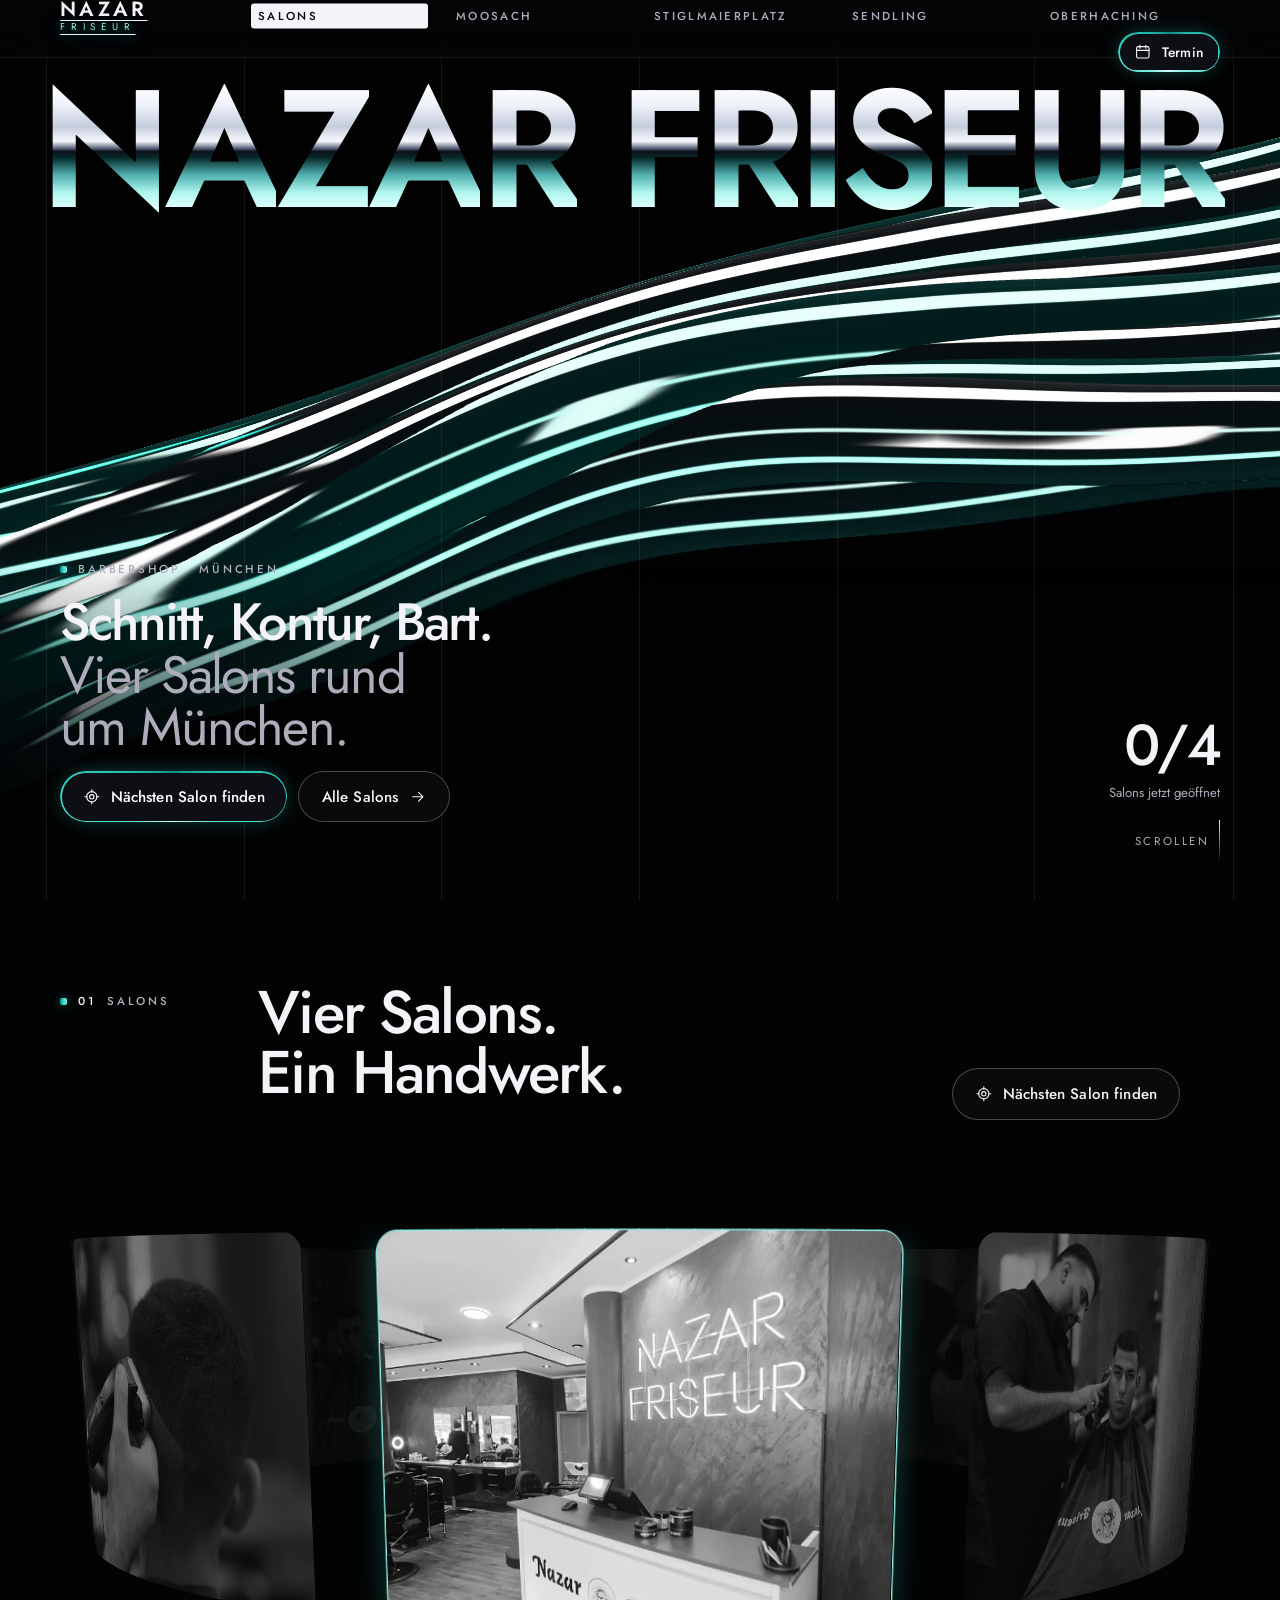
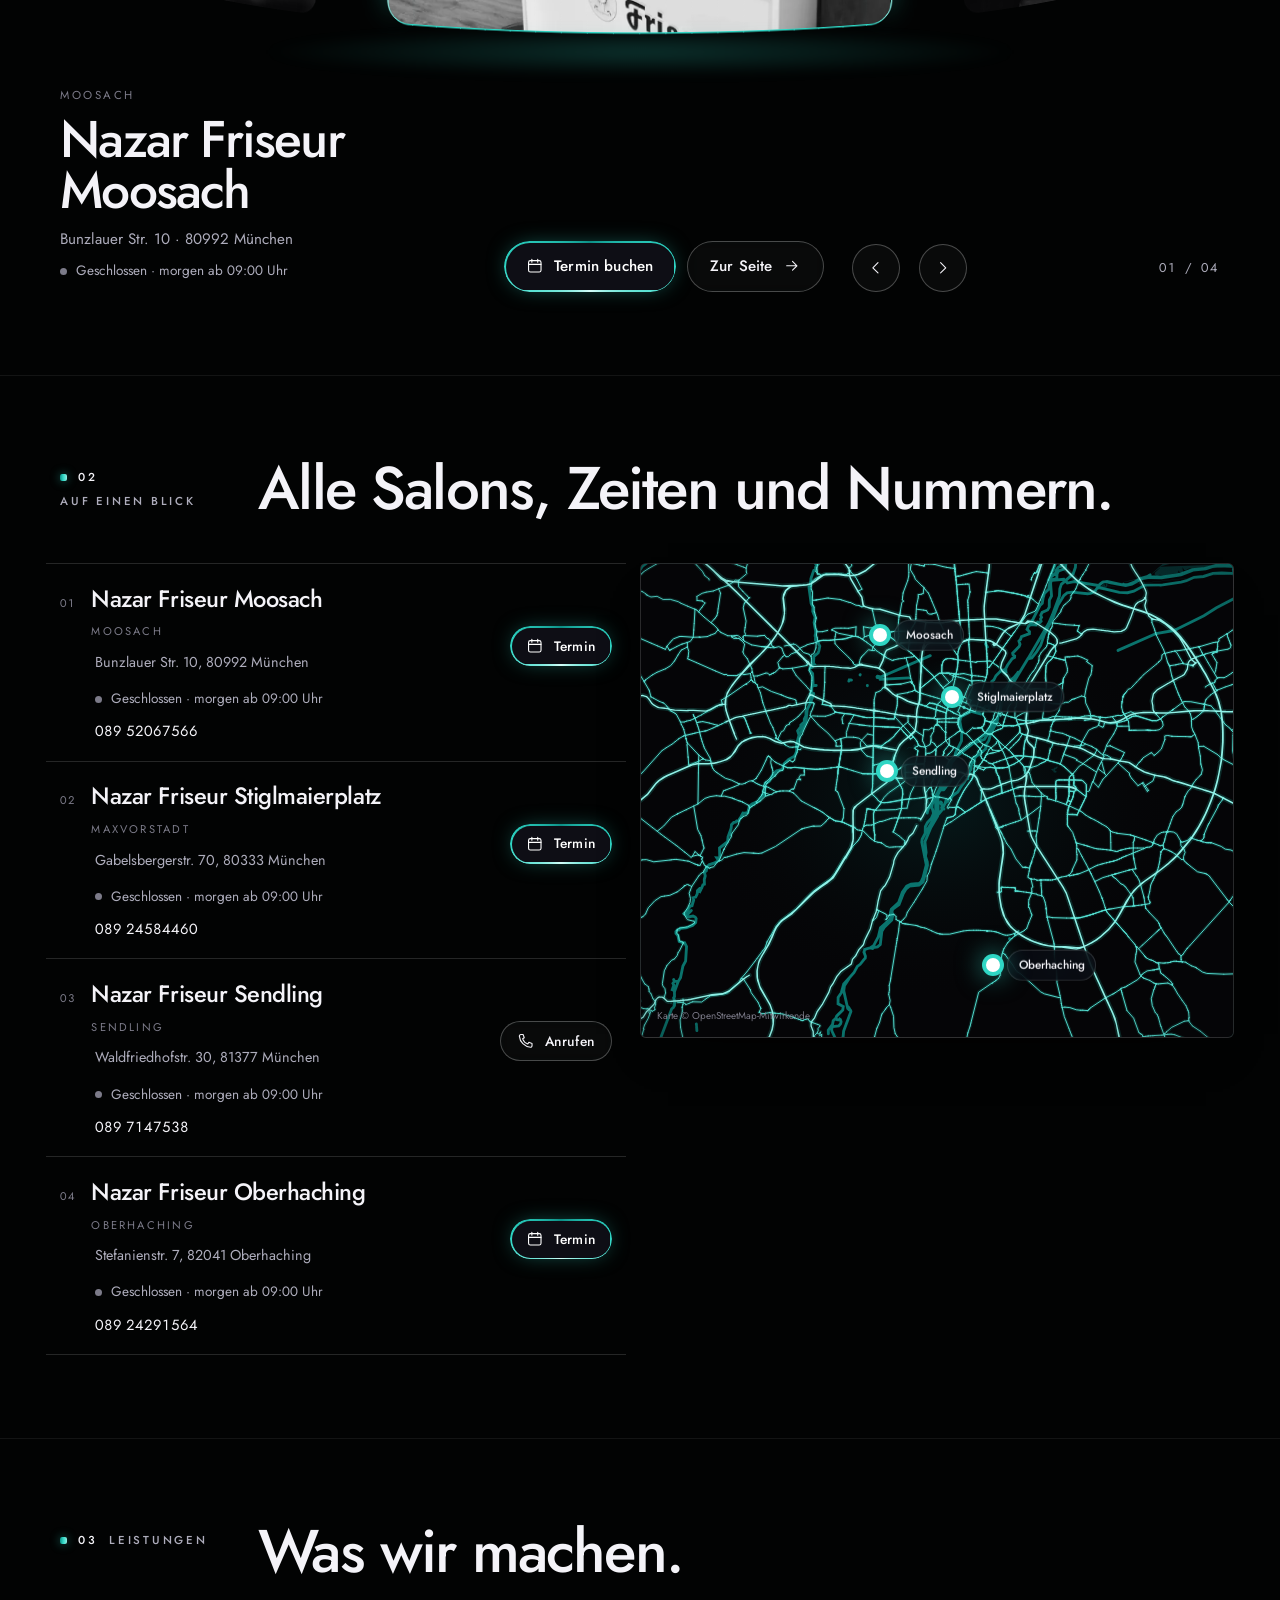
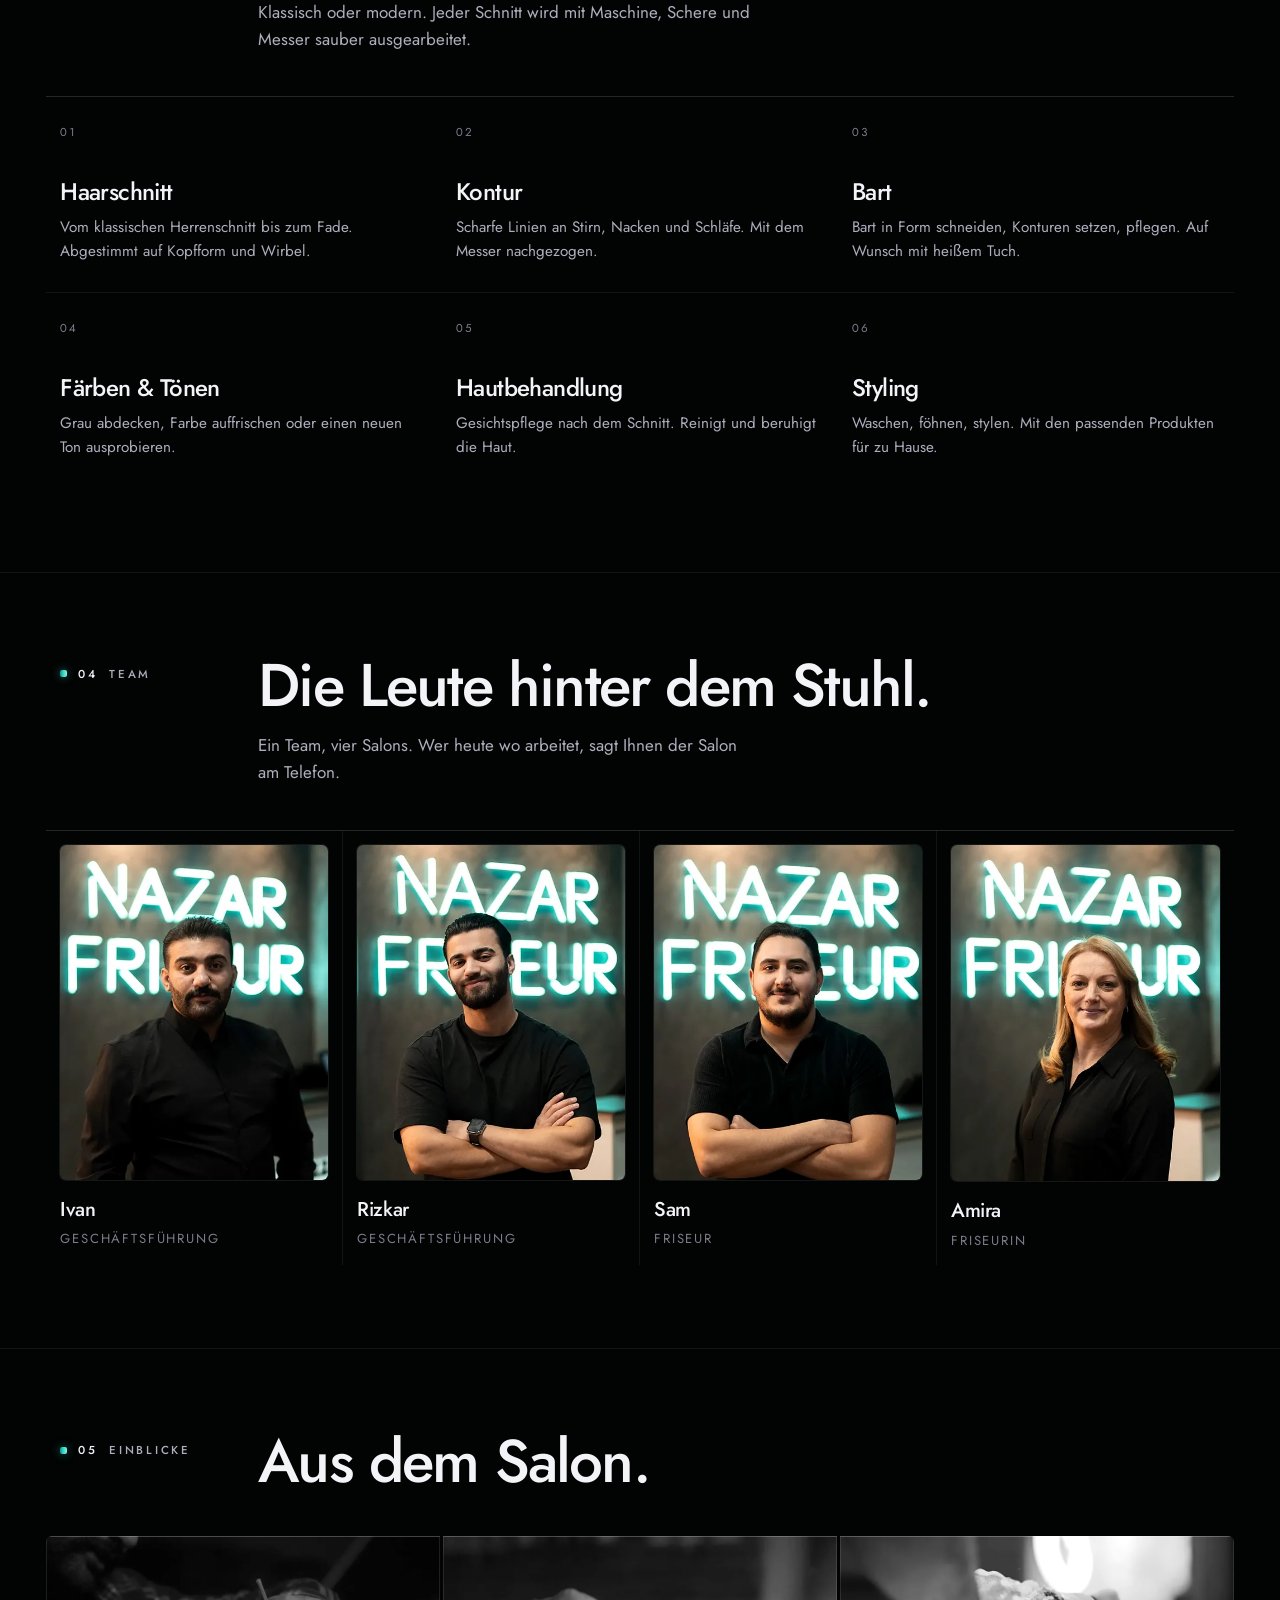
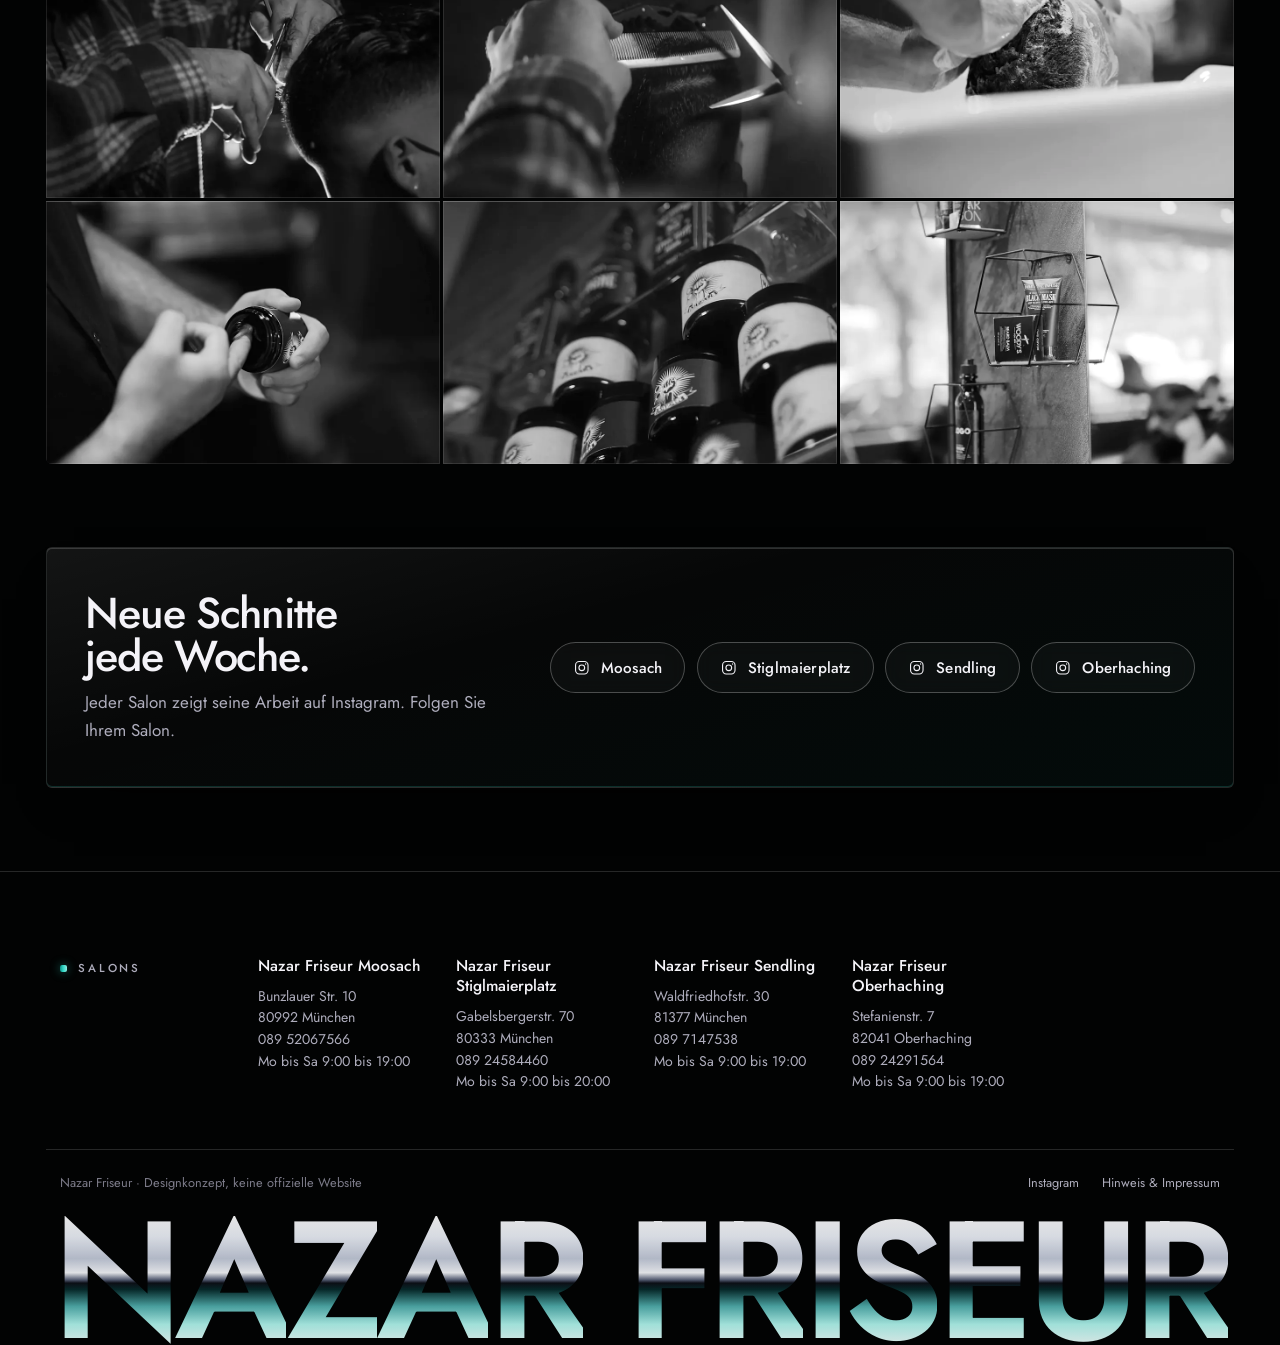
==== commit 50da0b92: "Feinschliff: Buchstabe N, Karte mobil, Adressen und Zeiten im Fuß Co-Authored-By: Claude Opus 5.5 <n" ====
--- a/index.html
+++ b/index.html
@@ -10,7 +10,7 @@
 <meta name="theme-color" content="#020303">
 <link rel="preload" href="assets/fonts/jost-latin-wght-normal.woff2" as="font" type="font/woff2" crossorigin>
 <link rel="preload" as="image" href="assets/img/auftakt-poster.webp?v=3176f2b4" fetchpriority="high">
-<link rel="stylesheet" href="assets/css/site.css?v=d6f933e6">
+<link rel="stylesheet" href="assets/css/site.css?v=e63b5745">
 <script src="assets/js/site.js?v=7a826af0" defer></script>
 <script type="module" src="assets/js/straehnen.js?v=4b938db3"></script>
 </head>
@@ -124,7 +124,7 @@
         <h2 class="titel-m" id="auf-einen-blick-titel">Alle Salons, Zeiten und Nummern.</h2>
         
       </div>
-      <div class="ue-raster"><ul class="uebersicht"><li><div class="ue-name"><span class="nr">01</span><div><a href="moosach/">Nazar Friseur Moosach</a><small>Moosach</small></div></div><p class="ue-adresse">Bunzlauer Str. 10<br> 80992 München</p><p class="ue-stand"><span class="stand" data-zeiten="{&quot;1&quot;:[[9,19]],&quot;2&quot;:[[9,19]],&quot;3&quot;:[[9,19]],&quot;4&quot;:[[9,19]],&quot;5&quot;:[[9,19]],&quot;6&quot;:[[9,19]],&quot;0&quot;:[]}">Mo bis Sa 9:00 bis 19:00</span></p><p class="ue-tel"><a href="tel:+498952067566">089 52067566</a></p><div class="ue-tun"><a class="knopf knopf-klein" href="https://buchung.treatwell.de/ort/nazar-friseur-1/" rel="noopener"><svg class="ico" viewBox="0 0 24 24" fill="none" stroke="currentColor" stroke-width="1.5" stroke-linecap="round" aria-hidden="true"><rect x="3.5" y="5" width="17" height="15.5" rx="2.5"/><path d="M3.5 10h17M8 3v4M16 3v4"/></svg><span>Termin</span></a></div></li><li><div class="ue-name"><span class="nr">02</span><div><a href="stiglmaierplatz/">Nazar Friseur Stiglmaierplatz</a><small>Maxvorstadt</small></div></div><p class="ue-adresse">Gabelsbergerstr. 70<br> 80333 München</p><p class="ue-stand"><span class="stand" data-zeiten="{&quot;1&quot;:[[9,20]],&quot;2&quot;:[[9,20]],&quot;3&quot;:[[9,20]],&quot;4&quot;:[[9,20]],&quot;5&quot;:[[9,20]],&quot;6&quot;:[[9,20]],&quot;0&quot;:[]}">Mo bis Sa 9:00 bis 20:00</span></p><p class="ue-tel"><a href="tel:+498924584460">089 24584460</a></p><div class="ue-tun"><a class="knopf knopf-klein" href="https://salonkee.de/salon/nazar-friseur-stiglmaierplatz" rel="noopener"><svg class="ico" viewBox="0 0 24 24" fill="none" stroke="currentColor" stroke-width="1.5" stroke-linecap="round" aria-hidden="true"><rect x="3.5" y="5" width="17" height="15.5" rx="2.5"/><path d="M3.5 10h17M8 3v4M16 3v4"/></svg><span>Termin</span></a></div></li><li><div class="ue-name"><span class="nr">03</span><div><a href="sendling/">Nazar Friseur Sendling</a><small>Sendling</small></div></div><p class="ue-adresse">Waldfriedhofstr. 30<br> 81377 München</p><p class="ue-stand"><span class="stand" data-zeiten="{&quot;1&quot;:[[9,19]],&quot;2&quot;:[[9,19]],&quot;3&quot;:[[9,19]],&quot;4&quot;:[[9,19]],&quot;5&quot;:[[9,19]],&quot;6&quot;:[[9,19]],&quot;0&quot;:[]}">Mo bis Sa 9:00 bis 19:00</span></p><p class="ue-tel"><a href="tel:+49897147538">089 7147538</a></p><div class="ue-tun"><a class="knopf-still knopf-klein" href="tel:+49897147538"><svg class="ico" viewBox="0 0 24 24" fill="none" stroke="currentColor" stroke-width="1.5" stroke-linejoin="round" aria-hidden="true"><path d="M5.2 3.5h3.1l1.6 4.3-2.2 1.5a11.5 11.5 0 0 0 7 7l1.5-2.2 4.3 1.6v3.1a2 2 0 0 1-2.1 2A16.6 16.6 0 0 1 3.2 5.6a2 2 0 0 1 2-2.1Z"/></svg><span>Anrufen</span></a></div></li><li><div class="ue-name"><span class="nr">04</span><div><a href="oberhaching/">Nazar Friseur Oberhaching</a><small>Oberhaching</small></div></div><p class="ue-adresse">Stefanienstr. 7<br> 82041 Oberhaching</p><p class="ue-stand"><span class="stand" data-zeiten="{&quot;1&quot;:[[9,19]],&quot;2&quot;:[[9,19]],&quot;3&quot;:[[9,19]],&quot;4&quot;:[[9,19]],&quot;5&quot;:[[9,19]],&quot;6&quot;:[[9,19]],&quot;0&quot;:[]}">Mo bis Sa 9:00 bis 19:00</span></p><p class="ue-tel"><a href="tel:+498924291564">089 24291564</a></p><div class="ue-tun"><a class="knopf knopf-klein" href="https://salonkee.de/salon/nazar-friseur-oberhaching" rel="noopener"><svg class="ico" viewBox="0 0 24 24" fill="none" stroke="currentColor" stroke-width="1.5" stroke-linecap="round" aria-hidden="true"><rect x="3.5" y="5" width="17" height="15.5" rx="2.5"/><path d="M3.5 10h17M8 3v4M16 3v4"/></svg><span>Termin</span></a></div></li></ul><div class="stadtplan stadtplan-gross">
+      <div class="ue-raster"><ul class="uebersicht"><li><div class="ue-name"><span class="nr">01</span><div><a href="moosach/">Nazar Friseur Moosach</a><small>Moosach</small></div></div><p class="ue-adresse">Bunzlauer Str. 10,<br> 80992 München</p><p class="ue-stand"><span class="stand" data-zeiten="{&quot;1&quot;:[[9,19]],&quot;2&quot;:[[9,19]],&quot;3&quot;:[[9,19]],&quot;4&quot;:[[9,19]],&quot;5&quot;:[[9,19]],&quot;6&quot;:[[9,19]],&quot;0&quot;:[]}">Mo bis Sa 9:00 bis 19:00</span></p><p class="ue-tel"><a href="tel:+498952067566">089 52067566</a></p><div class="ue-tun"><a class="knopf knopf-klein" href="https://buchung.treatwell.de/ort/nazar-friseur-1/" rel="noopener"><svg class="ico" viewBox="0 0 24 24" fill="none" stroke="currentColor" stroke-width="1.5" stroke-linecap="round" aria-hidden="true"><rect x="3.5" y="5" width="17" height="15.5" rx="2.5"/><path d="M3.5 10h17M8 3v4M16 3v4"/></svg><span>Termin</span></a></div></li><li><div class="ue-name"><span class="nr">02</span><div><a href="stiglmaierplatz/">Nazar Friseur Stiglmaierplatz</a><small>Maxvorstadt</small></div></div><p class="ue-adresse">Gabelsbergerstr. 70,<br> 80333 München</p><p class="ue-stand"><span class="stand" data-zeiten="{&quot;1&quot;:[[9,20]],&quot;2&quot;:[[9,20]],&quot;3&quot;:[[9,20]],&quot;4&quot;:[[9,20]],&quot;5&quot;:[[9,20]],&quot;6&quot;:[[9,20]],&quot;0&quot;:[]}">Mo bis Sa 9:00 bis 20:00</span></p><p class="ue-tel"><a href="tel:+498924584460">089 24584460</a></p><div class="ue-tun"><a class="knopf knopf-klein" href="https://salonkee.de/salon/nazar-friseur-stiglmaierplatz" rel="noopener"><svg class="ico" viewBox="0 0 24 24" fill="none" stroke="currentColor" stroke-width="1.5" stroke-linecap="round" aria-hidden="true"><rect x="3.5" y="5" width="17" height="15.5" rx="2.5"/><path d="M3.5 10h17M8 3v4M16 3v4"/></svg><span>Termin</span></a></div></li><li><div class="ue-name"><span class="nr">03</span><div><a href="sendling/">Nazar Friseur Sendling</a><small>Sendling</small></div></div><p class="ue-adresse">Waldfriedhofstr. 30,<br> 81377 München</p><p class="ue-stand"><span class="stand" data-zeiten="{&quot;1&quot;:[[9,19]],&quot;2&quot;:[[9,19]],&quot;3&quot;:[[9,19]],&quot;4&quot;:[[9,19]],&quot;5&quot;:[[9,19]],&quot;6&quot;:[[9,19]],&quot;0&quot;:[]}">Mo bis Sa 9:00 bis 19:00</span></p><p class="ue-tel"><a href="tel:+49897147538">089 7147538</a></p><div class="ue-tun"><a class="knopf-still knopf-klein" href="tel:+49897147538"><svg class="ico" viewBox="0 0 24 24" fill="none" stroke="currentColor" stroke-width="1.5" stroke-linejoin="round" aria-hidden="true"><path d="M5.2 3.5h3.1l1.6 4.3-2.2 1.5a11.5 11.5 0 0 0 7 7l1.5-2.2 4.3 1.6v3.1a2 2 0 0 1-2.1 2A16.6 16.6 0 0 1 3.2 5.6a2 2 0 0 1 2-2.1Z"/></svg><span>Anrufen</span></a></div></li><li><div class="ue-name"><span class="nr">04</span><div><a href="oberhaching/">Nazar Friseur Oberhaching</a><small>Oberhaching</small></div></div><p class="ue-adresse">Stefanienstr. 7,<br> 82041 Oberhaching</p><p class="ue-stand"><span class="stand" data-zeiten="{&quot;1&quot;:[[9,19]],&quot;2&quot;:[[9,19]],&quot;3&quot;:[[9,19]],&quot;4&quot;:[[9,19]],&quot;5&quot;:[[9,19]],&quot;6&quot;:[[9,19]],&quot;0&quot;:[]}">Mo bis Sa 9:00 bis 19:00</span></p><p class="ue-tel"><a href="tel:+498924291564">089 24291564</a></p><div class="ue-tun"><a class="knopf knopf-klein" href="https://salonkee.de/salon/nazar-friseur-oberhaching" rel="noopener"><svg class="ico" viewBox="0 0 24 24" fill="none" stroke="currentColor" stroke-width="1.5" stroke-linecap="round" aria-hidden="true"><rect x="3.5" y="5" width="17" height="15.5" rx="2.5"/><path d="M3.5 10h17M8 3v4M16 3v4"/></svg><span>Termin</span></a></div></li></ul><div class="stadtplan stadtplan-gross">
         <img src="assets/karten/uebersicht.svg?v=88d2d9b0" alt="Stadtplan mit allen Salons von Nazar Friseur" loading="lazy" decoding="async">
         <a class="plan-punkt" href="moosach/" style="left:40.45%;top:15.08%"><span class="plan-nadel"><i></i></span><span class="plan-name">Moosach</span></a><a class="plan-punkt" href="stiglmaierplatz/" style="left:52.47%;top:28.07%"><span class="plan-nadel"><i></i></span><span class="plan-name">Stiglmaierplatz</span></a><a class="plan-punkt" href="sendling/" style="left:41.52%;top:43.87%"><span class="plan-nadel"><i></i></span><span class="plan-name">Sendling</span></a><a class="plan-punkt" href="oberhaching/" style="left:59.55%;top:84.87%"><span class="plan-nadel"><i></i></span><span class="plan-name">Oberhaching</span></a>
         <small class="plan-quelle">Karte © OpenStreetMap-Mitwirkende</small>
--- a/assets/css/site.css
+++ b/assets/css/site.css
@@ -17,10 +17,10 @@
 @property --winkel { syntax: '<angle>'; inherits: false; initial-value: 0deg; }
 
 :root {
-  --grund: #020203;
+  --grund: #020303;
   --grund-2: #0c0c11;
   --grund-3: #14141b;
-  --glas: rgb(20 20 28 / .62);
+  --glas: rgb(21 22 22 / .62);
   --text: #f4f3f8;
   --text-2: #aeadbc;
   --text-3: #7c7b89;
@@ -912,7 +912,7 @@
 .ps-leistung:active { transform: scale(.985); }
 
 .ps-summe { position: sticky; bottom: 1rem; z-index: 20; display: none; align-items: center; justify-content: space-between; gap: 1rem 2rem; flex-wrap: wrap; margin-top: .8rem; padding: 1rem 1.1rem 1rem 1.5rem; border-radius: 22px;
-  background: rgb(12 14 24 / .82); -webkit-backdrop-filter: blur(18px) saturate(1.3); backdrop-filter: blur(18px) saturate(1.3);
+  background: rgb(13 14 14 / .82); -webkit-backdrop-filter: blur(18px) saturate(1.3); backdrop-filter: blur(18px) saturate(1.3);
   border: 1px solid rgb(255 255 255 / .14); box-shadow: inset 0 1px 0 rgb(255 255 255 / .18), inset 0 -1px 0 rgb(47 214 196 / .3), 0 24px 50px -24px rgb(0 0 0 / .9); }
 .ps-an .ps-summe { display: flex; }
 .ps-summe.voll { border-color: rgb(47 214 196 / .5); box-shadow: inset 0 1px 0 rgb(255 255 255 / .2), 0 0 40px -14px var(--neon-schein), 0 24px 50px -24px rgb(0 0 0 / .9); }
